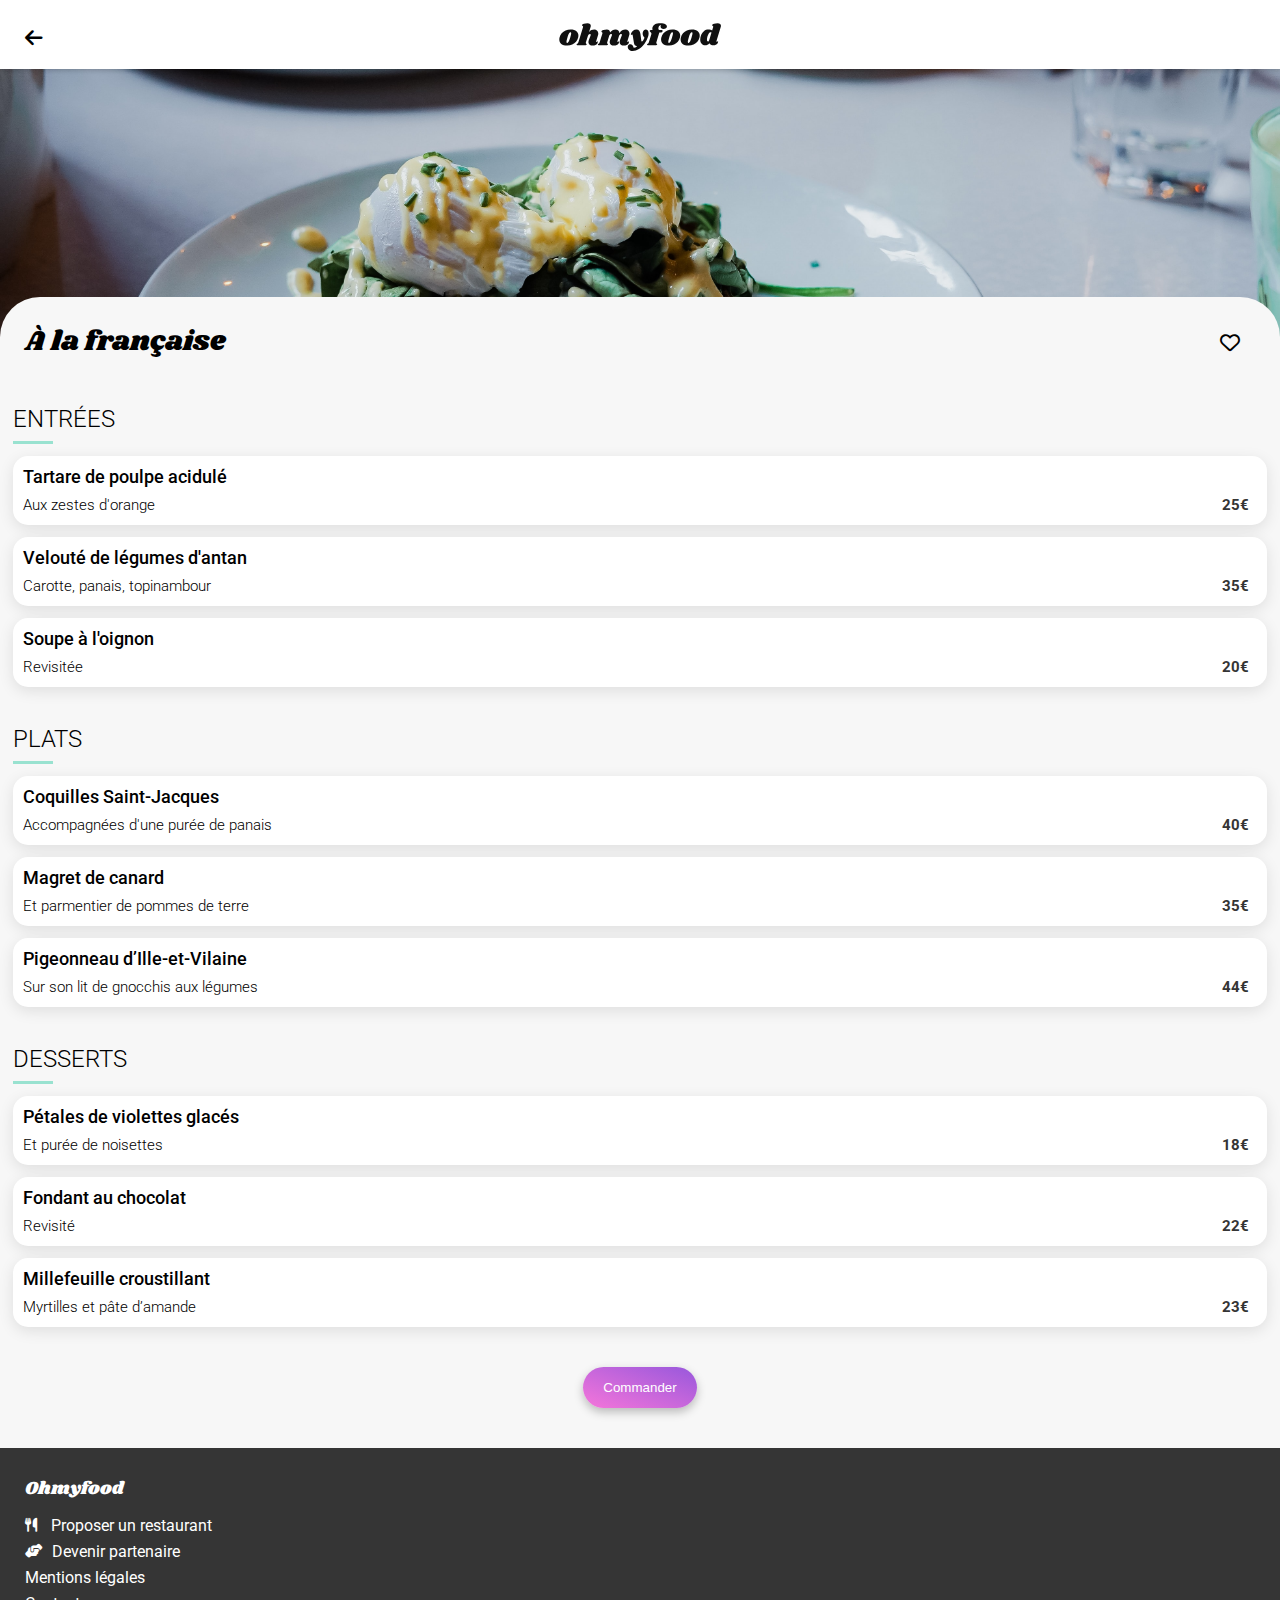
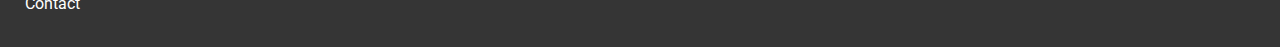
==== restaurants/menu_a_la_francaise.html @ 8a00efac "ajout pages restaurant" ====
<!DOCTYPE html>
<html lang="fr">
<head>
    <meta charset="UTF-8">
    <meta http-equiv="X-UA-Compatible" content="IE=edge">
    <meta name="viewport" content="width=device-width, initial-scale=1.0">
    <link rel="stylesheet" href="/restaurants/menu.css">
    <title>Menu | À la française</title>
    <link rel="icon" type="images/png" sizes="16x16" href="/assets/images/icons2-chef-hat-16.png">
    <link rel="preconnect" href="https://fonts.googleapis.com">
    <link rel="preconnect" href="https://fonts.gstatic.com" crossorigin>
    <link href="https://fonts.googleapis.com/css2?family=Roboto:wght@300;400;500;700&display=swap" rel="stylesheet">
    <link href="https://fonts.googleapis.com/css2?family=Shrikhand&display=swap" rel="stylesheet">
    <link rel="stylesheet" href="https://cdnjs.cloudflare.com/ajax/libs/font-awesome/6.3.0/css/all.min.css">
</head>
<body>
    <!--------- Header -------->
    <header class="header_logo">
        <a href="/index.html" class="arrow"><i class="fa-solid fa-arrow-left fa-lg"></i></a>
        <img src="/assets/images/logo/ohmyfood@2x.svg" alt="" class="logo">
    </header>
  
    <main>
        <div class="menu_img">
            <img src="/assets/images/restaurants/toa-heftiba-DQKerTsQwi0-unsplash.jpg" alt="">
        </div>
        <section class="menu">
            <div class="section_title_menu">
                <h1 class="title_menu">À la française</h1>
                <i class="fa-regular fa-heart fa-lg"></i>
            </div>
        </section>

         <!--------- CARTES ENTREES -------->

        <section class="restaurants_cards"> 
            <h2 class="title_section_restaurants">ENTRÉES</h2>

            <div class="card">
                <div class="container_restaurant">
                    <div class>
                        <h3>Tartare de poulpe acidulé</h3>
                        <p class="text_restaurant">Aux zestes d'orange</p>
                    </div>
                    <p class="price">25&euro;</p>       
                </div>
            </div>

            <div class="card">
                <div class="container_restaurant">
                    <div class>
                        <h3>Velouté de légumes d'antan</h3>
                        <p class="text_restaurant">Carotte, panais, topinambour</p>
                    </div>
                    <p class="price">35&euro;</p>       
                </div>
            </div>
            <div class="card">
                <div class="container_restaurant">
                    <div class>
                        <h3>Soupe à l'oignon</h3>
                        <p class="text_restaurant">Revisitée</p>
                    </div>
                    <p class="price">20&euro;</p>       
                </div>
            </div>
        </section>

        <!--------- CARTES PLATS -------->

        <section class="restaurants_cards"> 
            <h2 class="title_section_restaurants">PLATS</h2>

            <div class="card">
                <div class="container_restaurant">
                    <div class>
                        <h3>Coquilles Saint-Jacques</h3>
                        <p class="text_restaurant">Accompagnées d'une purée de panais</p>
                    </div>
                    <p class="price">40&euro;</p>       
                </div>
            </div>

            <div class="card">
                <div class="container_restaurant">
                    <div class>
                        <h3>Magret de canard</h3>
                        <p class="text_restaurant">Et parmentier de pommes de terre</p>
                    </div>
                    <p class="price">35&euro;</p>       
                </div>
            </div>
            <div class="card">
                <div class="container_restaurant">
                    <div class>
                        <h3>Pigeonneau d’Ille-et-Vilaine</h3>
                        <p class="text_restaurant">Sur son lit de gnocchis aux légumes</p>
                    </div>
                    <p class="price">44&euro;</p>       
                </div>
            </div>
        </section>

        <!--------- CARTES DESSERTS -------->

        <section class="restaurants_cards"> 
            <h2 class="title_section_restaurants">DESSERTS</h2>

            <div class="card">
                <div class="container_restaurant">
                    <div class>
                        <h3>Pétales de violettes glacés</h3>
                        <p class="text_restaurant">Et purée de noisettes</p>
                    </div>
                    <p class="price">18&euro;</p>       
                </div>
            </div>

            <div class="card">
                <div class="container_restaurant">
                    <div class>
                        <h3>Fondant au chocolat</h3>
                        <p class="text_restaurant">Revisité</p>
                    </div>
                    <p class="price">22&euro;</p>       
                </div>
            </div>
            <div class="card">
                <div class="container_restaurant">
                    <div class>
                        <h3>Millefeuille croustillant</h3>
                        <p class="text_restaurant">Myrtilles et pâte d’amande</p>
                    </div>
                    <p class="price">23&euro;</p>       
                </div>
            </div>
        </section>

        <button class="button_command">Commander</button>

    </main>

<!-------- footer -------->
    <footer class="footer">

    <div class="footer_column">
        <p class="title_footer">Ohmyfood</p>
    </div>

    <div class="footer_column">
        <i class="fa-solid fa-utensils fa-sm"></i>
        <a href="#" class="link_footer">Proposer un restaurant</a>
    </div>

    <div class="footer_column">
        <i class="fa-solid fa-handshake-angle fa-sm"></i>
        <a href="#" class="link_footer2">Devenir partenaire</a>
    </div>

    <div class="footer_column">
        <a href="#">Mentions légales</a>
    </div>

    <div class="footer_column">
        <a href="mailto:@ohmyfood@contact.com">Contact</a>
    </div>

    </footer>    
</body>
</html>
---- restaurants/menu.css ----
html, body, div, span, applet, object, iframe,
h1, h2, h3, h4, h5, h6, p, blockquote, pre,
a, abbr, acronym, address, big, cite, code,
del, dfn, em, img, ins, kbd, q, s, samp,
small, strike, strong, sub, sup, tt, var,
b, u, i, center,
dl, dt, dd, ol, ul, li,
fieldset, form, label, legend,
table, caption, tbody, tfoot, thead, tr, th, td,
article, aside, canvas, details, embed, 
figure, figcaption, footer, header, hgroup, 
menu, nav, output, ruby, section, summary,
time, mark, audio, video {
	margin: 0;
	padding: 0;
	border: 0;
	font-size: 100%;
	font: inherit;
	vertical-align: baseline;
    box-sizing: border-box;
}
/* HTML5 display-role reset for older browsers */
article, aside, details, figcaption, figure, 
footer, header, hgroup, menu, nav, section {
	display: block;
}
body {
	line-height: 1;
}
ol, ul {
	list-style: none;
}
blockquote, q {
	quotes: none;
}
blockquote:before, blockquote:after,
q:before, q:after {
	content: '';
	content: none;
}
table {
	border-collapse: collapse;
	border-spacing: 0;
}

html, body {
    font-family: 'Roboto', sans-serif;
    font-weight: 500;
    color: #000;
    font-size: 16px;
    background-color: #F7F7F7;
}

body a {
    text-decoration: none;
    color: #000;
}

h1, h2 {
    font-weight: 700;
    font-size: 24px;
}

h3 {
    font-weight: 700;
    font-size: 18px;
}

p {
    font-size: 16px;
}

/*header*/

header {
    position: relative;
}

.header_logo {
    display: flex;
    align-items: center;
    justify-content: center;
    background-color: #fff;
    box-shadow: 0px 2px 4px rgba(0, 0, 0, 0.15);
    padding: 15px 25px 10px;
}

.header_logo img {
    width: 162px;
    height: 44px;
}

.arrow {
    position: absolute;
    left: 25px;
    top:30px;
    right:0;
    bottom:0;
}

/*main*/

.menu_img img {
    width: 100%;
    height: 275px;
    object-fit: cover;
    z-index: 0;
}

.menu {
    border-top-right-radius: 40px;
    border-top-left-radius: 40px;
    margin-top: -50px;
    padding: 30px 13px 40px;
    background-color: #F7F7F7;  
    z-index: 1;
    position: relative;
}

.section_title_menu {
    margin-top: 20px;
    position: absolute;
    top:0;
    bottom: 0;
    left: 25px;
    right: 40px;
    display: flex;
    align-items: center;
    justify-content: space-between;
}

.title_menu {
    font-family: 'Shrikhand', cursive;
    font-size: 28px;
    font-weight: 400;
}

/*cards menu*/

.restaurants_cards {
    margin: 40px 13px;
}

.title_section_restaurants {
    font-weight: 300;
    margin-bottom: 12px;
}

.title_section_restaurants::after {
    content: '';
    display:block;
    width: 40px;
    height: 3px;
    background: #99E2D0;
    margin-top: 10px;
}

.card {
    width: 100%;
    background: #FFFFFF;
    box-shadow: 0px 4px 15px rgba(0, 0, 0, 0.1);
    border-radius: 15px;
    margin-bottom: 12px;
}

.card:hover {
    box-shadow: 0px 4px 15px rgba(0, 0, 0, 0.25);
}

.container_restaurant {
    display: flex;
    align-items: flex-end;
    justify-content: space-between;
    padding: 12px 18px 12px 10px;
}

.container_restaurant h3 {
    font-weight: 500;
}

.text_restaurant {
    margin-top: 12px;
    font-size: 15px;
    font-weight: 300;
}

.price {
    font-size: 15px;
    font-weight: 700;
    color: #353535;
}

.button_command {
    display: block;
    border-radius: 25px;
    box-shadow: 0px 4px 10px rgba(0, 0, 0, 0.25);
    background: linear-gradient(200.64deg, #9356DC -5.2%, #FF79DA 110.74%);
    padding: 13px 20px;
    border: none;
    font-weight: 500;
    color: #fff;
    margin: 0 auto;
    margin-bottom: 40px;
}

.button_command:hover {
    box-shadow: 0px 4px 10px rgba(0, 0, 0, 0.35);
    opacity: 0.7;
    cursor: pointer; 
}

/*footer*/

.footer {
    background: #353535;
    padding: 22px 25px 35px;
    color: #fff;
}

.title_footer {
    font-family: 'Shrikhand', cursive;
    font-size: 18px;
    color: #ffff;
    font-weight: 400;
    margin-bottom: 20px;
}

.footer a {
    color: #fff;
    font-size: 16px;
    font-weight: 400;
}

.footer a:hover {
    text-decoration: underline;
}

.footer_column {
    margin-top: 10px;
}

.link_footer {
    margin-left: 10px;
}

.link_footer2 {
    margin-left: 5px ;
}
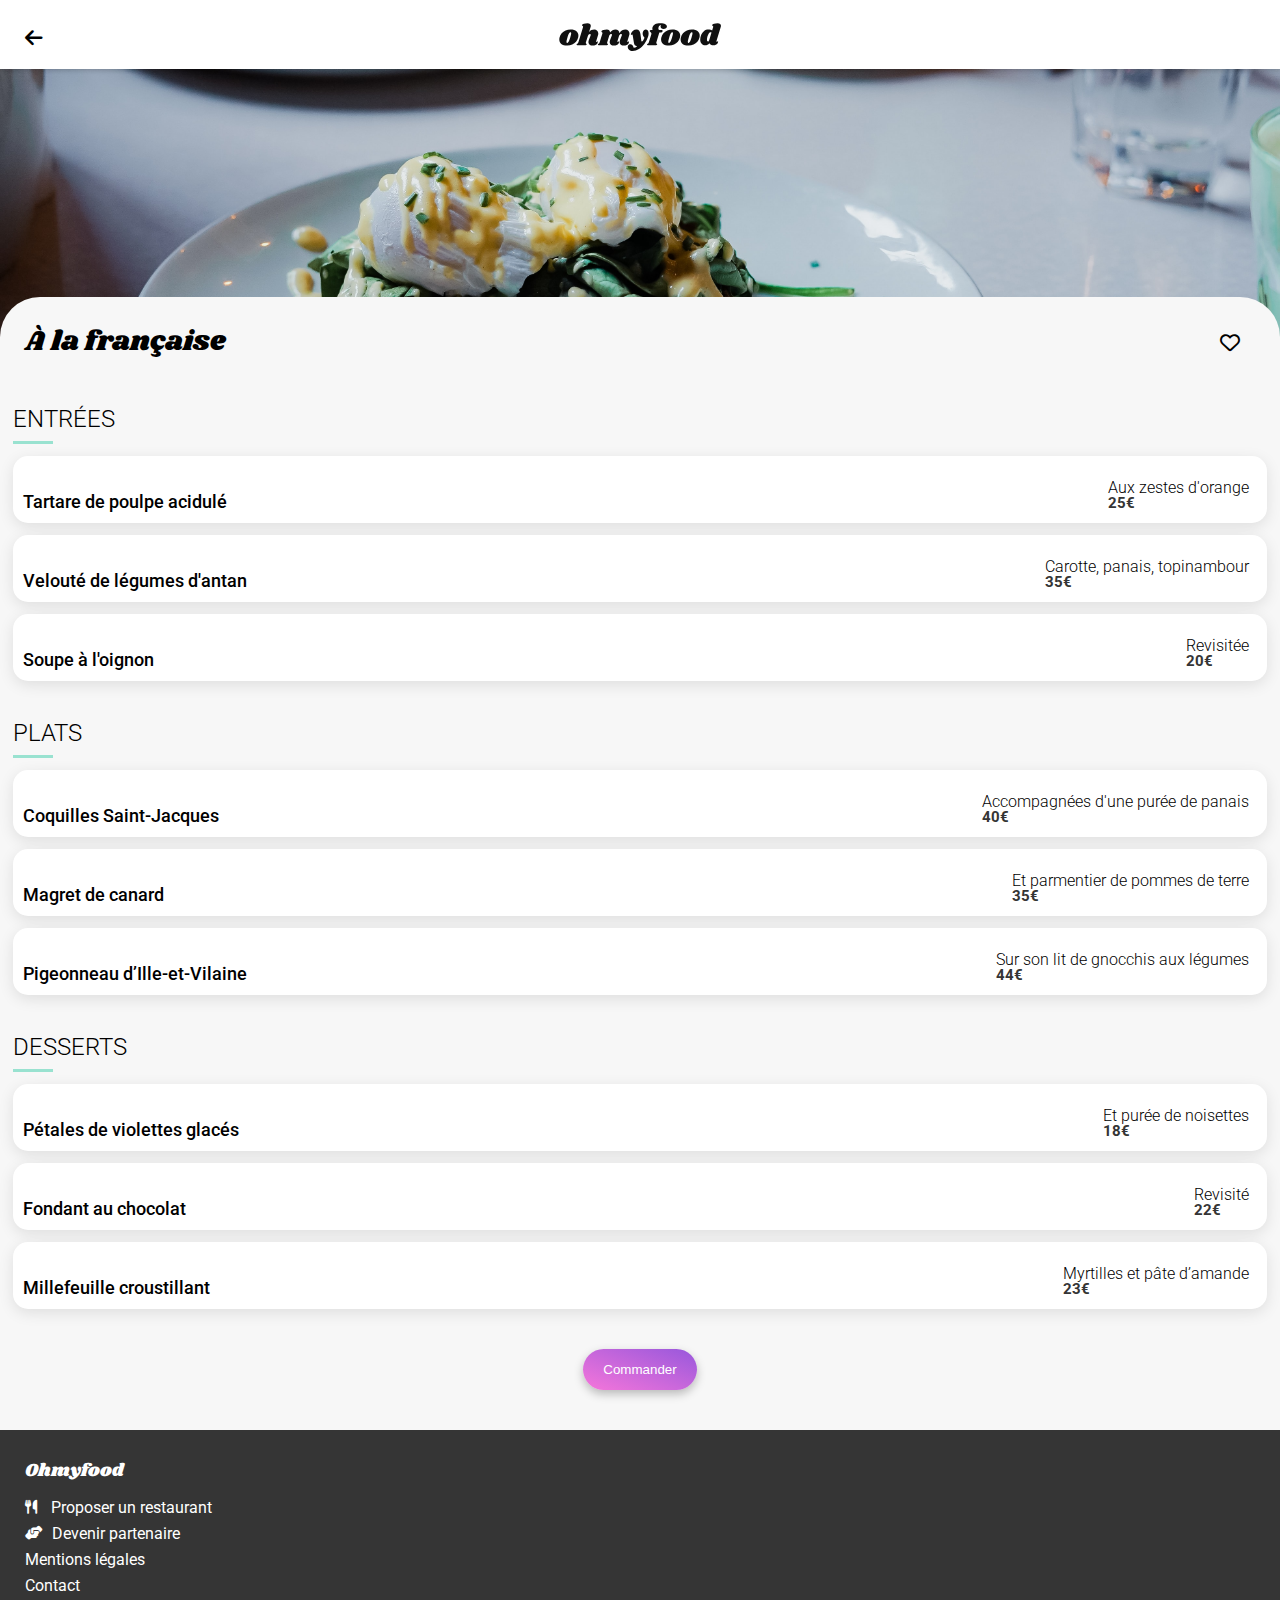
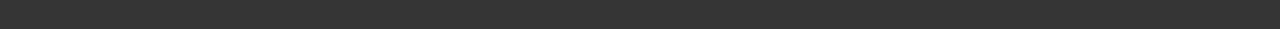
==== commit f22b4d16: "chemin fichier" ====
--- a/restaurants/menu_a_la_francaise.html
+++ b/restaurants/menu_a_la_francaise.html
@@ -4,7 +4,7 @@
     <meta charset="UTF-8">
     <meta http-equiv="X-UA-Compatible" content="IE=edge">
     <meta name="viewport" content="width=device-width, initial-scale=1.0">
-    <link rel="stylesheet" href="/restaurants/menu.css">
+    <link rel="stylesheet" href="../restaurants/menu.css">
     <title>Menu | À la française</title>
     <link rel="icon" type="images/png" sizes="16x16" href="/assets/images/icons2-chef-hat-16.png">
     <link rel="preconnect" href="https://fonts.googleapis.com">
@@ -14,15 +14,15 @@
     <link rel="stylesheet" href="https://cdnjs.cloudflare.com/ajax/libs/font-awesome/6.3.0/css/all.min.css">
 </head>
 <body>
-    <!--------- Header -------->
+    <!-- Header -->
     <header class="header_logo">
-        <a href="/index.html" class="arrow"><i class="fa-solid fa-arrow-left fa-lg"></i></a>
-        <img src="/assets/images/logo/ohmyfood@2x.svg" alt="" class="logo">
+        <a href="../index.html" class="arrow"><i class="fa-solid fa-arrow-left fa-lg"></i></a>
+        <img src="../assets/images/logo/ohmyfood@2x.svg" alt="" class="logo">
     </header>
   
     <main>
         <div class="menu_img">
-            <img src="/assets/images/restaurants/toa-heftiba-DQKerTsQwi0-unsplash.jpg" alt="">
+            <img src="../assets/images/restaurants/toa-heftiba-DQKerTsQwi0-unsplash.jpg" alt="">
         </div>
         <section class="menu">
             <div class="section_title_menu">
@@ -31,107 +31,110 @@
             </div>
         </section>
 
-         <!--------- CARTES ENTREES -------->
+         <!-- CARTES ENTREES -->
 
         <section class="restaurants_cards"> 
             <h2 class="title_section_restaurants">ENTRÉES</h2>
 
             <div class="card">
                 <div class="container_restaurant">
-                    <div class>
-                        <h3>Tartare de poulpe acidulé</h3>
-                        <p class="text_restaurant">Aux zestes d'orange</p>
-                    </div>
-                    <p class="price">25&euro;</p>       
-                </div>
+                    <h3 class="ellipsis">Tartare de poulpe acidulé</h3>
+                        <div class="text_restaurant">
+                            <p class="text ellipsis">Aux zestes d'orange</p>
+                            <p class="price">25&euro;</p>  
+                        </div>
+                </div>   
             </div>
 
             <div class="card">
                 <div class="container_restaurant">
-                    <div class>
-                        <h3>Velouté de légumes d'antan</h3>
-                        <p class="text_restaurant">Carotte, panais, topinambour</p>
-                    </div>
-                    <p class="price">35&euro;</p>       
-                </div>
+                    <h3 class="ellipsis">Velouté de légumes d'antan</h3>
+                        <div class="text_restaurant">
+                            <p class="text ellipsis">Carotte, panais, topinambour</p>
+                            <p class="price">35&euro;</p>  
+                        </div>
+                </div>   
             </div>
+
             <div class="card">
                 <div class="container_restaurant">
-                    <div class>
-                        <h3>Soupe à l'oignon</h3>
-                        <p class="text_restaurant">Revisitée</p>
-                    </div>
-                    <p class="price">20&euro;</p>       
-                </div>
+                    <h3 class="ellipsis">Soupe à l'oignon</h3>
+                        <div class="text_restaurant">
+                            <p class="text ellipsis">Revisitée</p>
+                            <p class="price">20&euro;</p>  
+                        </div>
+                </div>   
             </div>
         </section>
 
-        <!--------- CARTES PLATS -------->
+        <!-- CARTES PLATS -->
 
         <section class="restaurants_cards"> 
             <h2 class="title_section_restaurants">PLATS</h2>
 
             <div class="card">
                 <div class="container_restaurant">
-                    <div class>
-                        <h3>Coquilles Saint-Jacques</h3>
-                        <p class="text_restaurant">Accompagnées d'une purée de panais</p>
-                    </div>
-                    <p class="price">40&euro;</p>       
-                </div>
+                    <h3 class="ellipsis">Coquilles Saint-Jacques</h3>
+                        <div class="text_restaurant">
+                            <p class="text ellipsis">Accompagnées d'une purée de panais</p>
+                            <p class="price">40&euro;</p>  
+                        </div>
+                </div> 
             </div>
 
             <div class="card">
                 <div class="container_restaurant">
-                    <div class>
-                        <h3>Magret de canard</h3>
-                        <p class="text_restaurant">Et parmentier de pommes de terre</p>
-                    </div>
-                    <p class="price">35&euro;</p>       
-                </div>
+                    <h3 class="ellipsis">Magret de canard</h3>
+                        <div class="text_restaurant">
+                            <p class="text ellipsis">Et parmentier de pommes de terre</p>
+                            <p class="price">35&euro;</p>  
+                        </div>
+                </div> 
             </div>
+
             <div class="card">
                 <div class="container_restaurant">
-                    <div class>
-                        <h3>Pigeonneau d’Ille-et-Vilaine</h3>
-                        <p class="text_restaurant">Sur son lit de gnocchis aux légumes</p>
-                    </div>
-                    <p class="price">44&euro;</p>       
-                </div>
+                    <h3 class="ellipsis">Pigeonneau d’Ille-et-Vilaine</h3>
+                        <div class="text_restaurant">
+                            <p class="text ellipsis">Sur son lit de gnocchis aux légumes</p>
+                            <p class="price">44&euro;</p>  
+                        </div>
+                </div> 
             </div>
         </section>
 
-        <!--------- CARTES DESSERTS -------->
+        <!-- CARTES DESSERTS -->
 
         <section class="restaurants_cards"> 
             <h2 class="title_section_restaurants">DESSERTS</h2>
 
             <div class="card">
                 <div class="container_restaurant">
-                    <div class>
-                        <h3>Pétales de violettes glacés</h3>
-                        <p class="text_restaurant">Et purée de noisettes</p>
-                    </div>
-                    <p class="price">18&euro;</p>       
-                </div>
+                    <h3 class="ellipsis">Pétales de violettes glacés</h3>
+                        <div class="text_restaurant">
+                            <p class="text ellipsis">Et purée de noisettes</p>
+                            <p class="price">18&euro;</p>  
+                        </div>
+                </div> 
             </div>
 
             <div class="card">
                 <div class="container_restaurant">
-                    <div class>
-                        <h3>Fondant au chocolat</h3>
-                        <p class="text_restaurant">Revisité</p>
-                    </div>
-                    <p class="price">22&euro;</p>       
-                </div>
+                    <h3 class="ellipsis">Fondant au chocolat</h3>
+                        <div class="text_restaurant">
+                            <p class="text ellipsis">Revisité</p>
+                            <p class="price">22&euro;</p>  
+                        </div>
+                </div> 
             </div>
+
             <div class="card">
                 <div class="container_restaurant">
-                    <div class>
-                        <h3>Millefeuille croustillant</h3>
-                        <p class="text_restaurant">Myrtilles et pâte d’amande</p>
-                    </div>
-                    <p class="price">23&euro;</p>       
+                    <h3 class="ellipsis">Millefeuille croustillant</h3>
+                        <div class="text_restaurant">
+                            <p class="text ellipsis">Myrtilles et pâte d’amande</p>
+                            <p class="price">23&euro;</p>  
+                        </div>
                 </div>
             </div>
         </section>
@@ -140,7 +143,7 @@
 
     </main>
 
-<!-------- footer -------->
+<!-- footer -->
     <footer class="footer">
 
     <div class="footer_column">
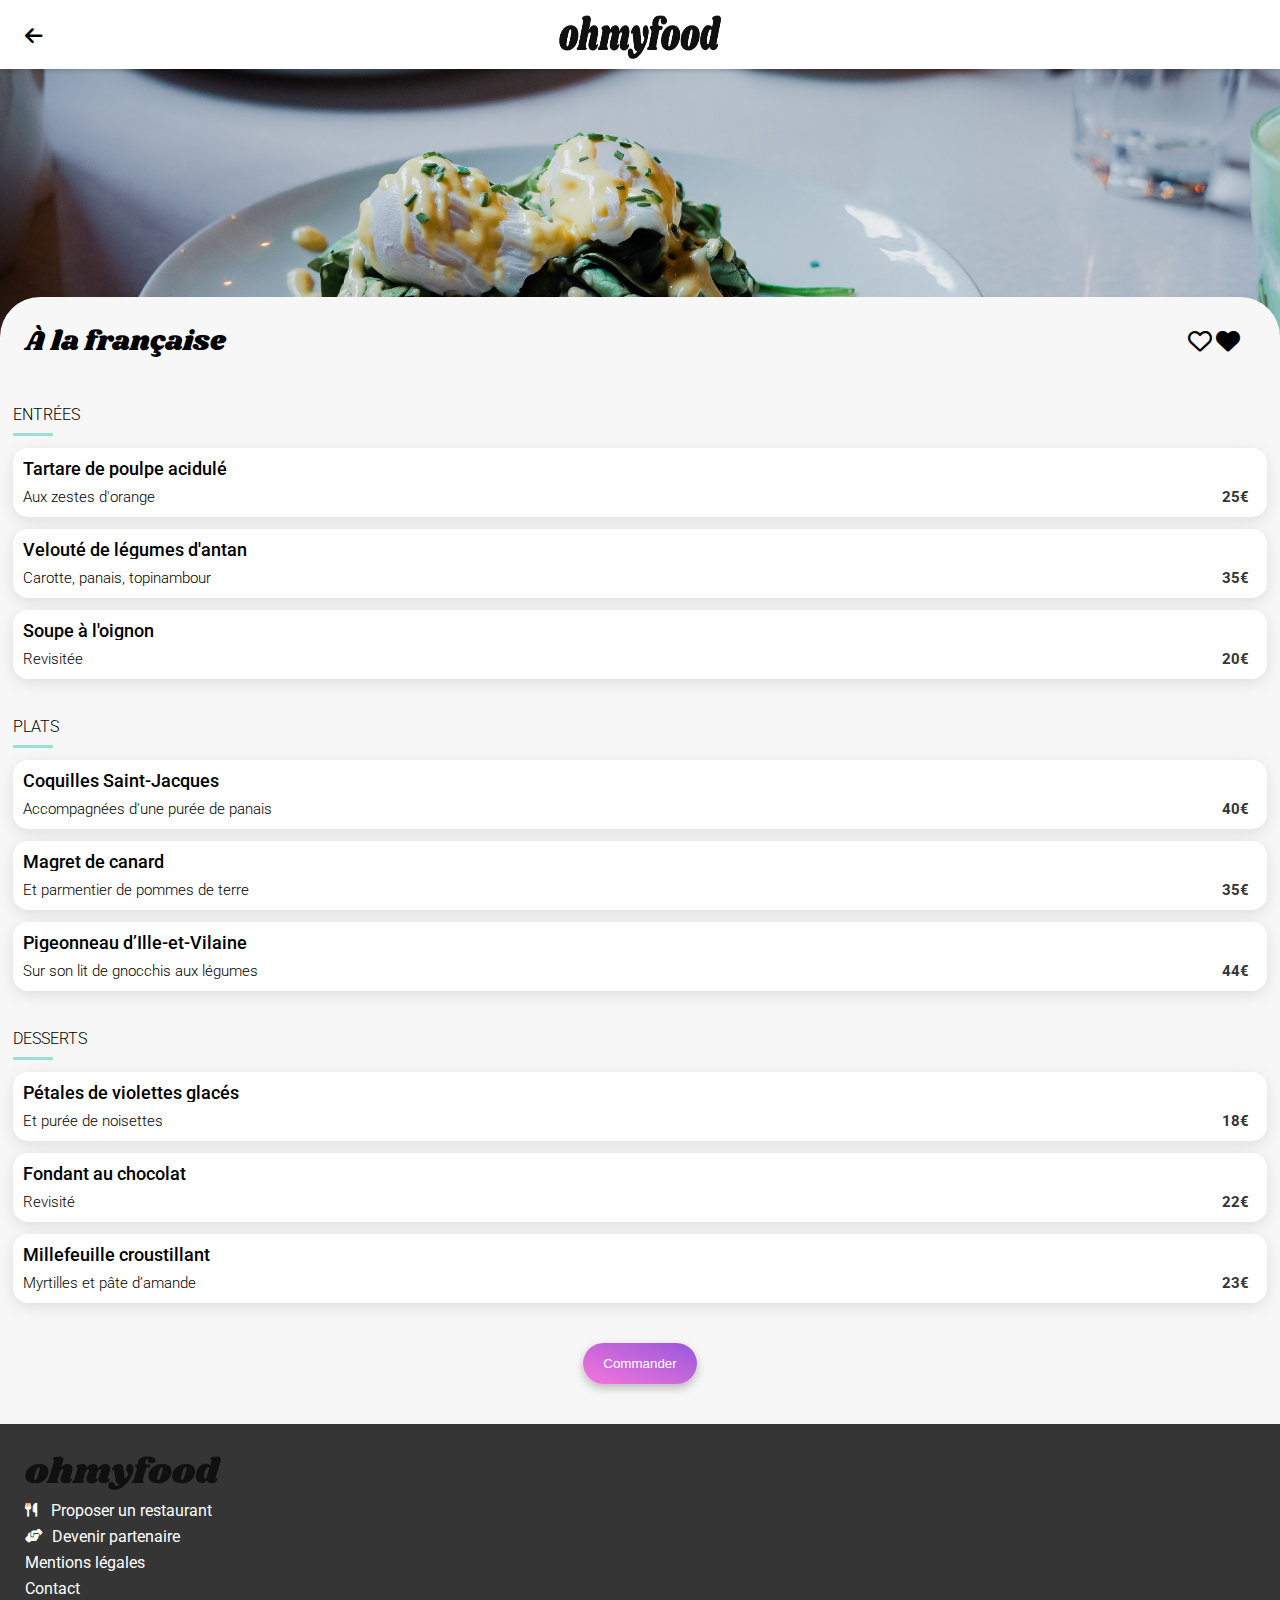
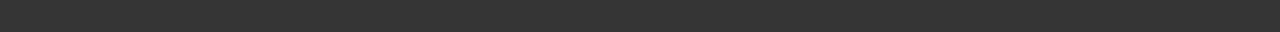
==== commit a264354b: "transition keyframes" ====
--- a/restaurants/menu_a_la_francaise.html
+++ b/restaurants/menu_a_la_francaise.html
@@ -6,7 +6,7 @@
     <meta name="viewport" content="width=device-width, initial-scale=1.0">
     <link rel="stylesheet" href="../restaurants/menu.css">
     <title>Menu | À la française</title>
-    <link rel="icon" type="images/png" sizes="16x16" href="/assets/images/icons2-chef-hat-16.png">
+    <link rel="icon" type="images/png" sizes="16x16" href="../assets/images/icons2-chef-hat-16.png">
     <link rel="preconnect" href="https://fonts.googleapis.com">
     <link rel="preconnect" href="https://fonts.gstatic.com" crossorigin>
     <link href="https://fonts.googleapis.com/css2?family=Roboto:wght@300;400;500;700&display=swap" rel="stylesheet">
@@ -17,7 +17,7 @@
     <!-- Header -->
     <header class="header_logo">
         <a href="../index.html" class="arrow"><i class="fa-solid fa-arrow-left fa-lg"></i></a>
-        <img src="../assets/images/logo/ohmyfood@2x.svg" alt="" class="logo">
+        <img src="../assets/images/logo/ohmyfood.png" alt="" class="logo">
     </header>
   
     <main>
@@ -27,7 +27,10 @@
         <section class="menu">
             <div class="section_title_menu">
                 <h1 class="title_menu">À la française</h1>
-                <i class="fa-regular fa-heart fa-lg"></i>
+                <div class="icons">
+                    <i class="fa-sharp fa-regular fa-heart fa-xl"></i>
+                    <i class="fa-sharp fa-solid fa-heart fa-xl"></i>  
+                </div>
             </div>
         </section>
 
@@ -69,7 +72,7 @@
 
         <!-- CARTES PLATS -->
 
-        <section class="restaurants_cards"> 
+        <section class="restaurants_cards transition2"> 
             <h2 class="title_section_restaurants">PLATS</h2>
 
             <div class="card">
@@ -105,7 +108,7 @@
 
         <!-- CARTES DESSERTS -->
 
-        <section class="restaurants_cards"> 
+        <section class="restaurants_cards transition3"> 
             <h2 class="title_section_restaurants">DESSERTS</h2>
 
             <div class="card">
@@ -147,7 +150,7 @@
     <footer class="footer">
 
     <div class="footer_column">
-        <p class="title_footer">Ohmyfood</p>
+        <img src="../assets/images/logo/ohmyfood@2x.svg" alt="logo_oh_my_food" class="icon_footer">
     </div>
 
     <div class="footer_column">
@@ -165,7 +168,7 @@
     </div>
 
     <div class="footer_column">
-        <a href="mailto:@ohmyfood@contact.com">Contact</a>
+        <a href="mailto:ohmyfood@contact.com" target="_blank">Contact</a>
     </div>
 
     </footer>    
--- a/restaurants/menu.css
+++ b/restaurants/menu.css
@@ -92,8 +92,9 @@
 
 .arrow {
     position: absolute;
+    width: 20px;
     left: 25px;
-    top:30px;
+    top:28px;
     right:0;
     bottom:0;
 }
@@ -144,6 +145,7 @@
 .title_section_restaurants {
     font-weight: 300;
     margin-bottom: 12px;
+    font-size: 16px;
 }
 
 .title_section_restaurants::after {
@@ -169,8 +171,7 @@
 
 .container_restaurant {
     display: flex;
-    align-items: flex-end;
-    justify-content: space-between;
+    flex-direction: column;
     padding: 12px 18px 12px 10px;
 }
 
@@ -179,15 +180,28 @@
 }
 
 .text_restaurant {
+    display: flex;
+    justify-content: space-between;
+    align-items: center;
+}
+
+.text{
     margin-top: 12px;
     font-size: 15px;
     font-weight: 300;
 }
 
 .price {
+    margin-top: 12px;
     font-size: 15px;
     font-weight: 700;
     color: #353535;
+}
+
+.ellipsis {
+    text-overflow: ellipsis;
+    white-space: nowrap;
+    overflow: hidden;
 }
 
 .button_command {
@@ -201,12 +215,13 @@
     color: #fff;
     margin: 0 auto;
     margin-bottom: 40px;
+    transition: all 0.3s ease-out 0.2s;
 }
 
 .button_command:hover {
     box-shadow: 0px 4px 10px rgba(0, 0, 0, 0.35);
-    opacity: 0.7;
-    cursor: pointer; 
+    cursor: pointer;
+    filter: brightness(1.2);
 }
 
 /*footer*/
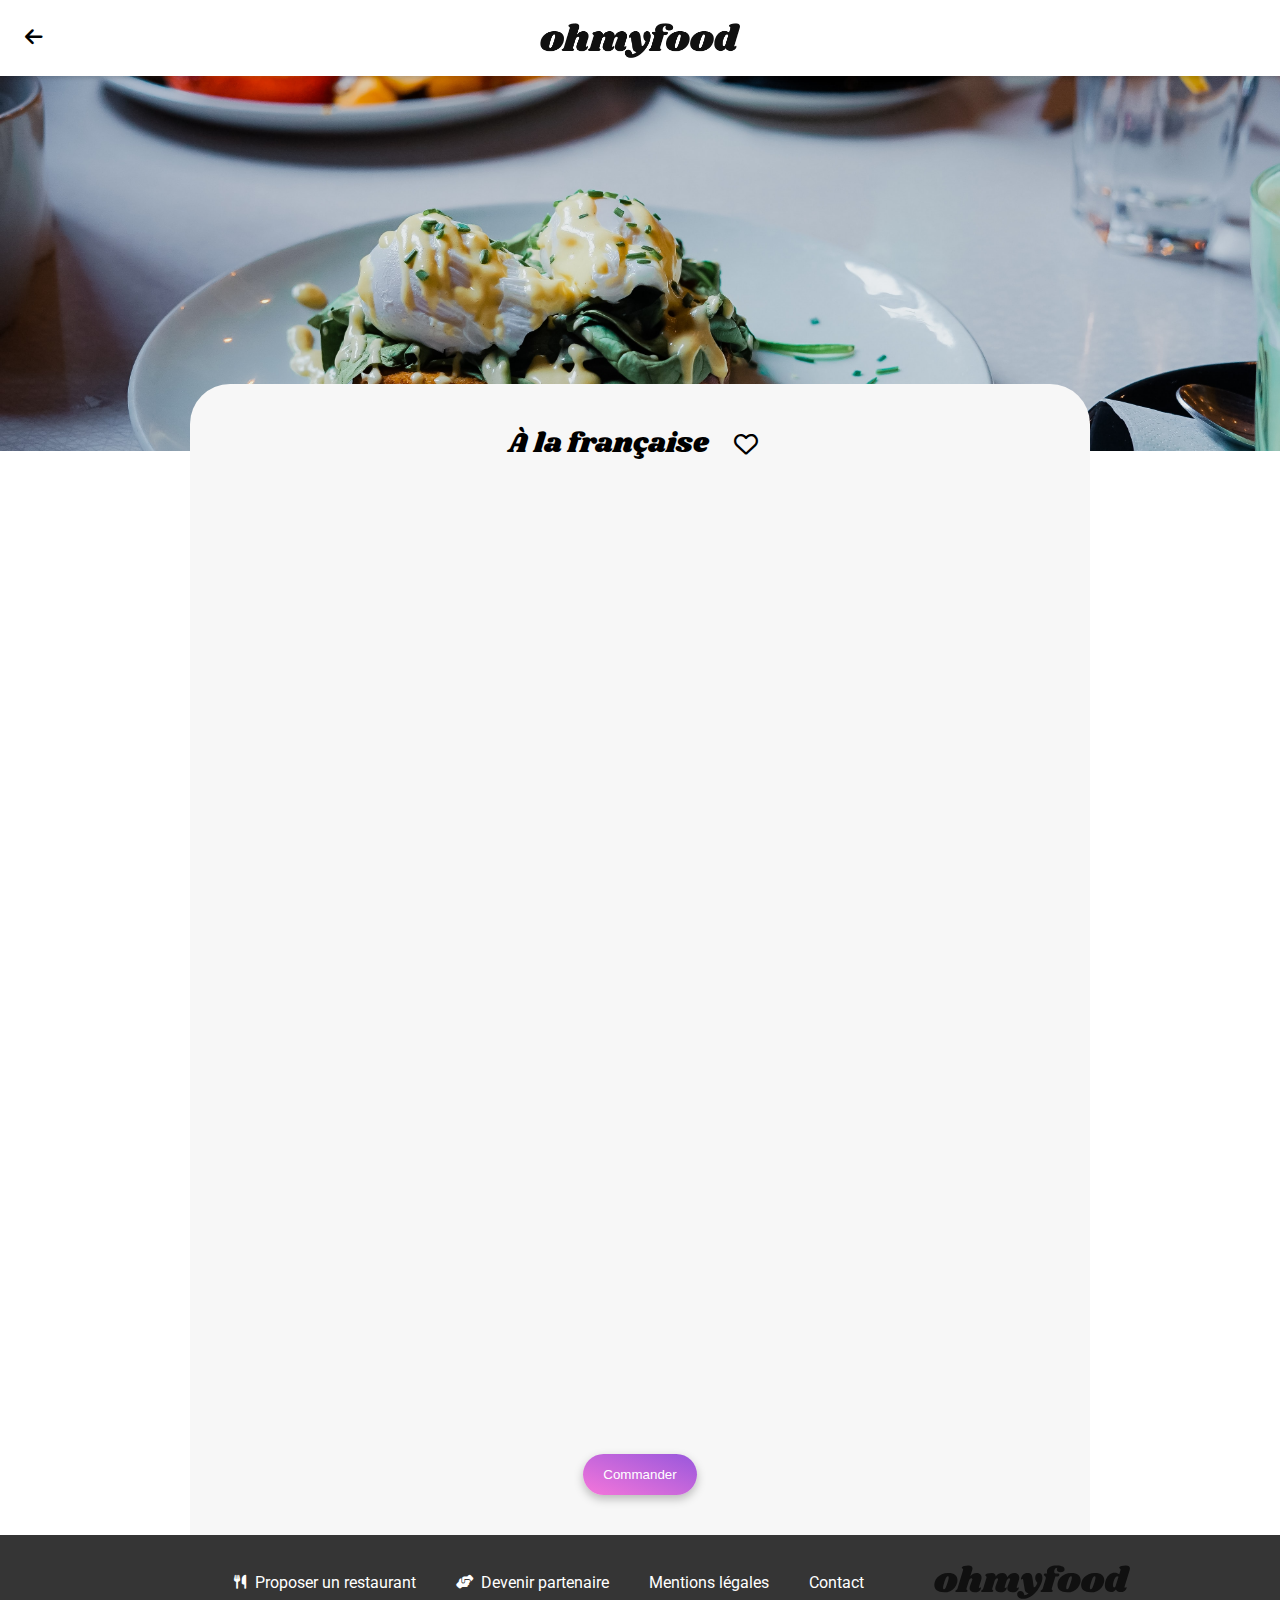
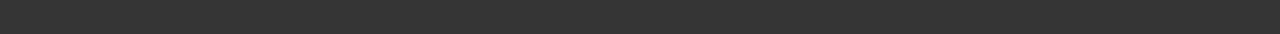
==== commit 63a220dc: "menu desktop" ====
--- a/restaurants/menu_a_la_francaise.html
+++ b/restaurants/menu_a_la_francaise.html
@@ -24,153 +24,153 @@
         <div class="menu_img">
             <img src="../assets/images/restaurants/toa-heftiba-DQKerTsQwi0-unsplash.jpg" alt="">
         </div>
-        <section class="menu">
-            <div class="section_title_menu">
-                <h1 class="title_menu">À la française</h1>
-                <div class="icons">
-                    <i class="fa-sharp fa-regular fa-heart fa-xl"></i>
-                    <i class="fa-sharp fa-solid fa-heart fa-xl"></i>  
+        <div class="main">
+            <section class="menu">
+                <div class="section_title_menu">
+                    <h1 class="title_menu">À la française</h1>
+                    <div class="icons">
+                        <i class="fa-sharp fa-regular fa-heart fa-xl"></i>
+                        <i class="fa-sharp fa-solid fa-heart fa-xl"></i>  
+                    </div>
                 </div>
-            </div>
-        </section>
-
-         <!-- CARTES ENTREES -->
-
-        <section class="restaurants_cards"> 
-            <h2 class="title_section_restaurants">ENTRÉES</h2>
-
-            <div class="card">
-                <div class="container_restaurant">
-                    <h3 class="ellipsis">Tartare de poulpe acidulé</h3>
-                        <div class="text_restaurant">
-                            <p class="text ellipsis">Aux zestes d'orange</p>
-                            <p class="price">25&euro;</p>  
-                        </div>
-                </div>   
-            </div>
-
-            <div class="card">
-                <div class="container_restaurant">
-                    <h3 class="ellipsis">Velouté de légumes d'antan</h3>
-                        <div class="text_restaurant">
-                            <p class="text ellipsis">Carotte, panais, topinambour</p>
-                            <p class="price">35&euro;</p>  
-                        </div>
-                </div>   
-            </div>
-
-            <div class="card">
-                <div class="container_restaurant">
-                    <h3 class="ellipsis">Soupe à l'oignon</h3>
-                        <div class="text_restaurant">
-                            <p class="text ellipsis">Revisitée</p>
-                            <p class="price">20&euro;</p>  
-                        </div>
-                </div>   
-            </div>
-        </section>
-
-        <!-- CARTES PLATS -->
-
-        <section class="restaurants_cards transition2"> 
-            <h2 class="title_section_restaurants">PLATS</h2>
-
-            <div class="card">
-                <div class="container_restaurant">
-                    <h3 class="ellipsis">Coquilles Saint-Jacques</h3>
-                        <div class="text_restaurant">
-                            <p class="text ellipsis">Accompagnées d'une purée de panais</p>
-                            <p class="price">40&euro;</p>  
-                        </div>
-                </div> 
-            </div>
-
-            <div class="card">
-                <div class="container_restaurant">
-                    <h3 class="ellipsis">Magret de canard</h3>
-                        <div class="text_restaurant">
-                            <p class="text ellipsis">Et parmentier de pommes de terre</p>
-                            <p class="price">35&euro;</p>  
-                        </div>
-                </div> 
-            </div>
-
-            <div class="card">
-                <div class="container_restaurant">
-                    <h3 class="ellipsis">Pigeonneau d’Ille-et-Vilaine</h3>
-                        <div class="text_restaurant">
-                            <p class="text ellipsis">Sur son lit de gnocchis aux légumes</p>
-                            <p class="price">44&euro;</p>  
-                        </div>
-                </div> 
-            </div>
-        </section>
-
-        <!-- CARTES DESSERTS -->
-
-        <section class="restaurants_cards transition3"> 
-            <h2 class="title_section_restaurants">DESSERTS</h2>
-
-            <div class="card">
-                <div class="container_restaurant">
-                    <h3 class="ellipsis">Pétales de violettes glacés</h3>
-                        <div class="text_restaurant">
-                            <p class="text ellipsis">Et purée de noisettes</p>
-                            <p class="price">18&euro;</p>  
-                        </div>
-                </div> 
-            </div>
-
-            <div class="card">
-                <div class="container_restaurant">
-                    <h3 class="ellipsis">Fondant au chocolat</h3>
-                        <div class="text_restaurant">
-                            <p class="text ellipsis">Revisité</p>
-                            <p class="price">22&euro;</p>  
-                        </div>
-                </div> 
-            </div>
-
-            <div class="card">
-                <div class="container_restaurant">
-                    <h3 class="ellipsis">Millefeuille croustillant</h3>
-                        <div class="text_restaurant">
-                            <p class="text ellipsis">Myrtilles et pâte d’amande</p>
-                            <p class="price">23&euro;</p>  
-                        </div>
+            </section>
+    
+             <!-- CARTES ENTREES -->
+    
+            <section class="restaurants_cards"> 
+                <h2 class="title_section_restaurants">ENTRÉES</h2>
+    
+                <div class="card">
+                    <div class="container_restaurant">
+                        <h3 class="ellipsis">Tartare de poulpe acidulé</h3>
+                            <div class="text_restaurant">
+                                <p class="text ellipsis">Aux zestes d'orange</p>
+                                <p class="price">25&euro;</p>  
+                            </div>
+                    </div>   
                 </div>
-            </div>
-        </section>
-
-        <button class="button_command">Commander</button>
-
+    
+                <div class="card">
+                    <div class="container_restaurant">
+                        <h3 class="ellipsis">Velouté de légumes d'antan</h3>
+                            <div class="text_restaurant">
+                                <p class="text ellipsis">Carotte, panais, topinambour</p>
+                                <p class="price">35&euro;</p>  
+                            </div>
+                    </div>   
+                </div>
+    
+                <div class="card">
+                    <div class="container_restaurant">
+                        <h3 class="ellipsis">Soupe à l'oignon</h3>
+                            <div class="text_restaurant">
+                                <p class="text ellipsis">Revisitée</p>
+                                <p class="price">20&euro;</p>  
+                            </div>
+                    </div>   
+                </div>
+            </section>
+    
+            <!-- CARTES PLATS -->
+    
+            <section class="restaurants_cards transition2"> 
+                <h2 class="title_section_restaurants">PLATS</h2>
+    
+                <div class="card">
+                    <div class="container_restaurant">
+                        <h3 class="ellipsis">Coquilles Saint-Jacques</h3>
+                            <div class="text_restaurant">
+                                <p class="text ellipsis">Accompagnées d'une purée de panais</p>
+                                <p class="price">40&euro;</p>  
+                            </div>
+                    </div> 
+                </div>
+    
+                <div class="card">
+                    <div class="container_restaurant">
+                        <h3 class="ellipsis">Magret de canard</h3>
+                            <div class="text_restaurant">
+                                <p class="text ellipsis">Et parmentier de pommes de terre</p>
+                                <p class="price">35&euro;</p>  
+                            </div>
+                    </div> 
+                </div>
+    
+                <div class="card">
+                    <div class="container_restaurant">
+                        <h3 class="ellipsis">Pigeonneau d’Ille-et-Vilaine</h3>
+                            <div class="text_restaurant">
+                                <p class="text ellipsis">Sur son lit de gnocchis aux légumes</p>
+                                <p class="price">44&euro;</p>  
+                            </div>
+                    </div> 
+                </div>
+            </section>
+    
+            <!-- CARTES DESSERTS -->
+    
+            <section class="restaurants_cards transition3"> 
+                <h2 class="title_section_restaurants">DESSERTS</h2>
+    
+                <div class="card">
+                    <div class="container_restaurant">
+                        <h3 class="ellipsis">Pétales de violettes glacés</h3>
+                            <div class="text_restaurant">
+                                <p class="text ellipsis">Et purée de noisettes</p>
+                                <p class="price">18&euro;</p>  
+                            </div>
+                    </div> 
+                </div>
+    
+                <div class="card">
+                    <div class="container_restaurant">
+                        <h3 class="ellipsis">Fondant au chocolat</h3>
+                            <div class="text_restaurant">
+                                <p class="text ellipsis">Revisité</p>
+                                <p class="price">22&euro;</p>  
+                            </div>
+                    </div> 
+                </div>
+    
+                <div class="card">
+                    <div class="container_restaurant">
+                        <h3 class="ellipsis">Millefeuille croustillant</h3>
+                            <div class="text_restaurant">
+                                <p class="text ellipsis">Myrtilles et pâte d’amande</p>
+                                <p class="price">23&euro;</p>  
+                            </div>
+                    </div>
+                </div>
+            </section>
+            <button class="button_command">Commander</button>
+        </div>
     </main>
 
 <!-- footer -->
     <footer class="footer">
+        <div class="icon_footer">
+            <img src="../assets/images/logo/ohmyfood@2x.svg" alt="logo_oh_my_food">
+        </div>
 
-    <div class="footer_column">
-        <img src="../assets/images/logo/ohmyfood@2x.svg" alt="logo_oh_my_food" class="icon_footer">
+        <div class="group_footer">
+            <div class="footer_column">
+                <i class="fa-solid fa-utensils fa-sm"></i>
+                <a href="#" class="link_footer">Proposer un restaurant</a>
+            </div>
+
+            <div class="footer_column">
+                <i class="fa-solid fa-handshake-angle fa-sm"></i>
+                <a href="#" class="link_footer2">Devenir partenaire</a>
+            </div>
+
+            <div class="footer_column">
+                <a href="#">Mentions légales</a>
+            </div>
+
+            <div class="footer_column">
+                <a href="mailto:ohmyfood@contact.com" target="_blank">Contact</a>
+            </div>
     </div>
-
-    <div class="footer_column">
-        <i class="fa-solid fa-utensils fa-sm"></i>
-        <a href="#" class="link_footer">Proposer un restaurant</a>
-    </div>
-
-    <div class="footer_column">
-        <i class="fa-solid fa-handshake-angle fa-sm"></i>
-        <a href="#" class="link_footer2">Devenir partenaire</a>
-    </div>
-
-    <div class="footer_column">
-        <a href="#">Mentions légales</a>
-    </div>
-
-    <div class="footer_column">
-        <a href="mailto:ohmyfood@contact.com" target="_blank">Contact</a>
-    </div>
-
     </footer>    
 </body>
 </html>--- a/restaurants/menu.css
+++ b/restaurants/menu.css
@@ -73,7 +73,7 @@
 /*header*/
 
 header {
-    position: relative;
+    position: relative;  
 }
 
 .header_logo {
@@ -82,21 +82,27 @@
     justify-content: center;
     background-color: #fff;
     box-shadow: 0px 2px 4px rgba(0, 0, 0, 0.15);
-    padding: 15px 25px 10px;
+    padding: 23px 25px 18px;
 }
 
 .header_logo img {
     width: 162px;
-    height: 44px;
+    height: auto;
 }
 
 .arrow {
     position: absolute;
     width: 20px;
     left: 25px;
-    top:28px;
+    top:27px;
     right:0;
     bottom:0;
+}
+
+.header_logo .fa-arrow-left {
+    color: #000;
+    transition: none;
+    opacity: 1;
 }
 
 /*main*/
@@ -135,11 +141,63 @@
     font-size: 28px;
     font-weight: 400;
 }
+i.fa-regular {
+    line-height: 1;
+    margin-right: -28px;
+}
+
+i.fa-solid {
+    color: transparent;
+    line-height: 1;
+    transition: all 1s ease-in;
+    opacity: 0;
+}
+
+i.fa-solid:hover {
+    background-image:linear-gradient(200.64deg, #9356DC -5.2%, #FF79DA 110.74%);
+    background-clip: text;
+    -webkit-background-clip: text;
+    z-index: 1;
+    opacity: 1;
+    cursor: pointer;
+    filter: brightness(1.1);
+}
 
 /*cards menu*/
 
 .restaurants_cards {
     margin: 40px 13px;
+    animation: transition 1.5s ease-out 0.5s forwards;
+    opacity: 0;
+    position: relative; 
+}
+
+.transition2 {
+    animation: transition 1.5s ease-out 1.5s forwards;
+    opacity: 0;
+}
+
+.transition3 {
+    animation: transition 1.5s ease-out 2.5s forwards;
+    opacity: 0;
+}
+
+/* keyframes*/
+
+@keyframes transition {
+    0% { 
+    opacity: 0;
+    margin-left: -20px;
+    }
+
+    50% {
+        opacity: 0.5;
+    }
+
+    100% { 
+     opacity: 1;
+     margin-left: 13px;
+    }
 }
 
 .title_section_restaurants {
@@ -163,16 +221,27 @@
     box-shadow: 0px 4px 15px rgba(0, 0, 0, 0.1);
     border-radius: 15px;
     margin-bottom: 12px;
+    display: flex;
+    justify-content: space-between;
+    position: relative;   
 }
 
 .card:hover {
     box-shadow: 0px 4px 15px rgba(0, 0, 0, 0.25);
-}
+    cursor: pointer;
+    filter: brightness(1.1);
+    width: calc(100% - 60px);
+    transition: width 1s ease-in;
+    border-top-right-radius: 0px;
+    border-bottom-right-radius: 0px;
+}
+
 
 .container_restaurant {
     display: flex;
     flex-direction: column;
     padding: 12px 18px 12px 10px;
+    width: 100%;
 }
 
 .container_restaurant h3 {
@@ -182,7 +251,7 @@
 .text_restaurant {
     display: flex;
     justify-content: space-between;
-    align-items: center;
+    
 }
 
 .text{
@@ -196,6 +265,42 @@
     font-size: 15px;
     font-weight: 700;
     color: #353535;
+
+}
+
+.check {
+    width: 60px;
+    background-color: #99E2D0;
+    height: 69px;
+    border-radius: 0px 15px 15px 0px;
+    display:flex;
+    align-items: center; 
+    font-size: 31px;
+    padding-left: 15px;
+    position: absolute;
+    z-index: -1;
+   left: 100%;
+    margin-left: -60px;
+
+}
+
+.check:hover {
+    z-index: 1;
+    cursor: pointer;
+
+}
+
+i.fa-circle-check {
+    background-color: #fff;
+    width: 30px;
+    height: 30px;
+    border-radius: 20px;
+    color: #99E2D0;
+}
+
+i.fa-circle-check:hover{
+    transform: rotate(360deg);
+    transition: 0.3s ease-out;   
 }
 
 .ellipsis {
@@ -214,7 +319,7 @@
     font-weight: 500;
     color: #fff;
     margin: 0 auto;
-    margin-bottom: 40px;
+    margin-top: 40px;
     transition: all 0.3s ease-out 0.2s;
 }
 
@@ -232,14 +337,6 @@
     color: #fff;
 }
 
-.title_footer {
-    font-family: 'Shrikhand', cursive;
-    font-size: 18px;
-    color: #ffff;
-    font-weight: 400;
-    margin-bottom: 20px;
-}
-
 .footer a {
     color: #fff;
     font-size: 16px;
@@ -254,6 +351,12 @@
     margin-top: 10px;
 }
 
+i.fa-utensils, i.fa-handshake-angle {
+    color: #fff;
+    transition: none;
+    opacity: 1;
+}
+
 .link_footer {
     margin-left: 10px;
 }
@@ -261,3 +364,91 @@
 .link_footer2 {
     margin-left: 5px ;
 }
+
+/*Media Queries desktop*/
+@media screen and (min-width:1200px) {
+
+    .header_logo img {
+        width: 200px;
+        height: auto;
+    }
+
+    main {
+        background-color: #FFFF;
+    }
+
+    .main {
+        background-color: #F7F7F7;
+        margin: 0 190px;
+        padding-bottom: 40px;
+    }
+    
+    .menu {
+        margin-top: -70px
+    }
+
+    .menu_img img {
+        height: 375px;
+    }
+
+    .section_title_menu {
+        margin-top: 50px ;
+        justify-content: center;
+        gap: 25px;
+    }
+
+    .restaurants_cards {
+        margin: 0;
+        padding: 40px 190px 0;   
+    }
+
+    /* keyframes*/
+
+@keyframes transition {
+    0% { 
+    opacity: 0;
+    margin-left: -100px;
+    margin-right: -100px;
+    }
+
+    50% {
+    opacity: 0.5;
+    }
+
+    100% { 
+     opacity: 1;
+     margin-left: 30px;
+     margin-right: 30px;
+    }
+}
+    .footer {
+        display: flex;
+        flex-direction: row-reverse;
+        align-items: center;
+        padding-right: 150px;
+    }
+    
+    .icon_footer {
+        display: flex;
+        margin-top: 8px;
+        padding-left: 70px;
+    }
+    
+    .group_footer {
+        display: flex;
+        align-items: center;
+        gap: 40px;
+    }
+    
+    .link_footer {
+        margin-left: 5px;
+    }
+    
+    .link_footer2 {
+        margin-left: 3px ;
+    }
+    
+}
+
+
+
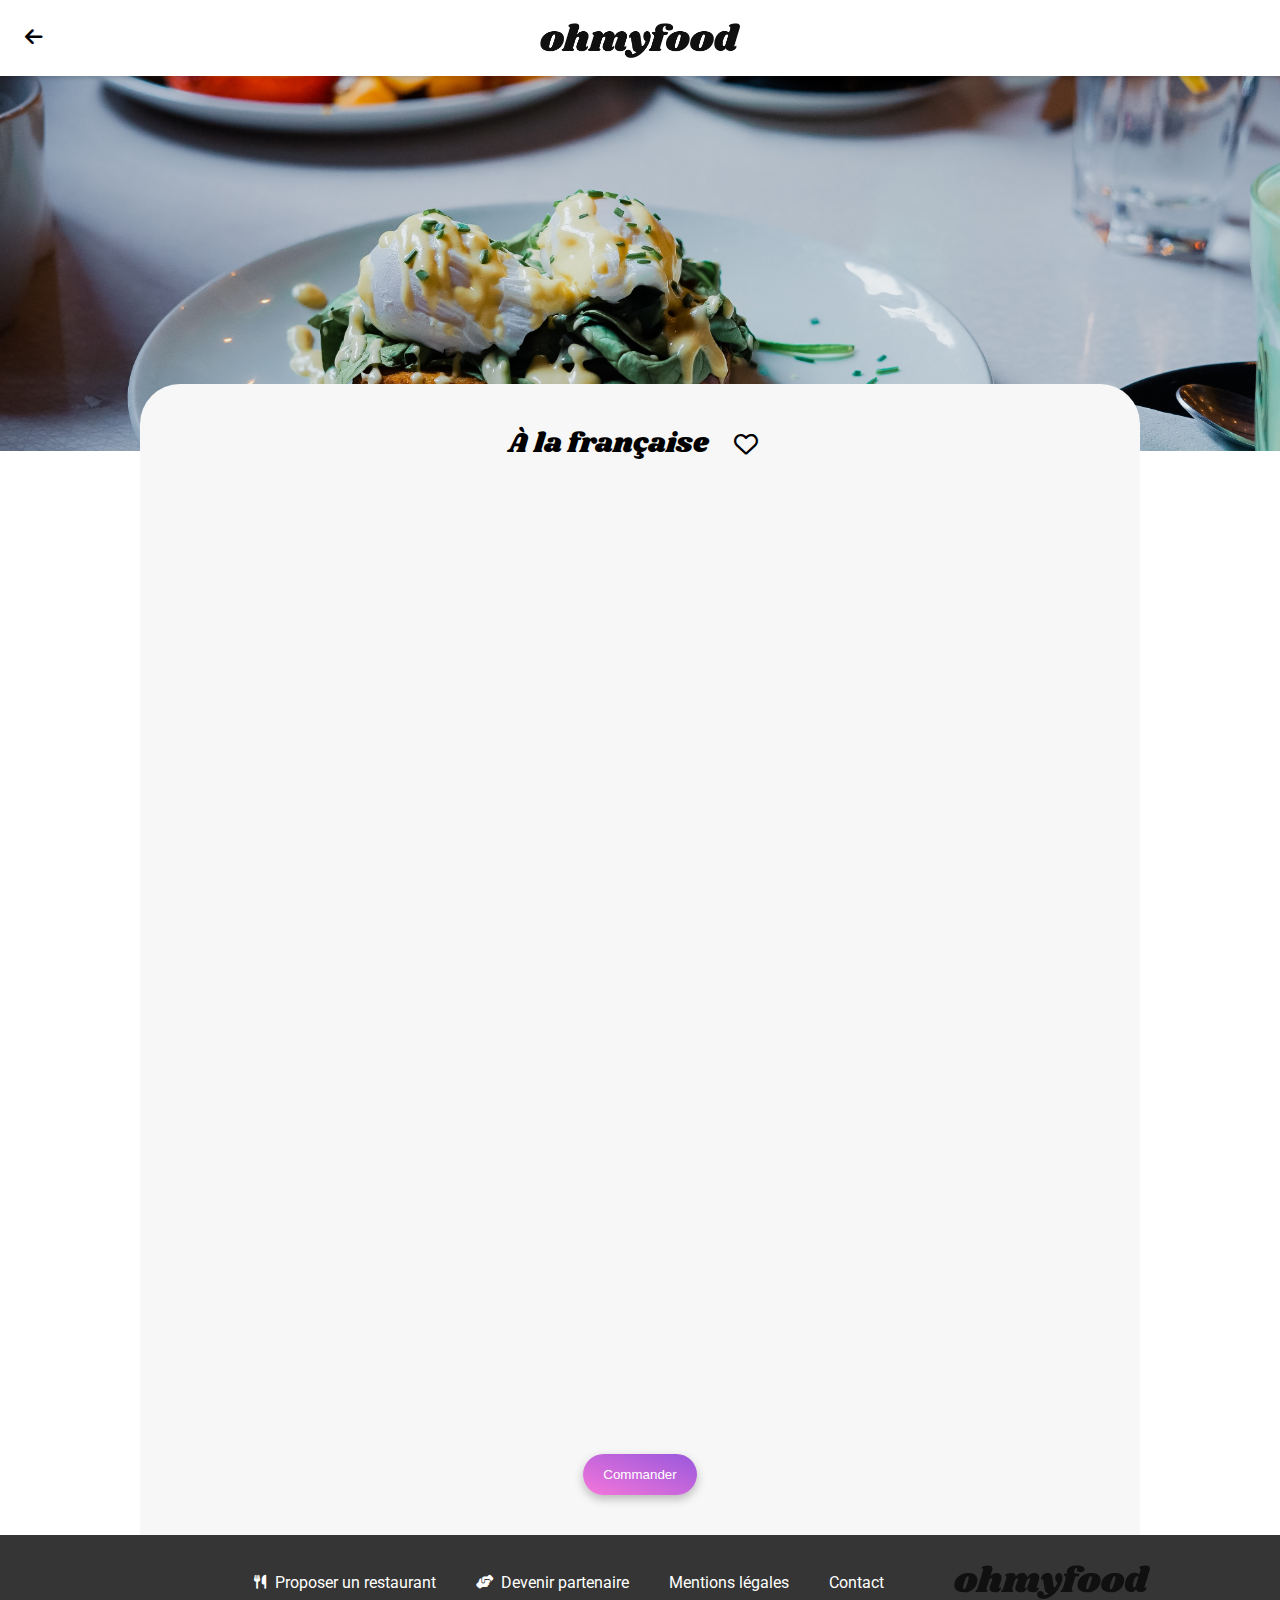
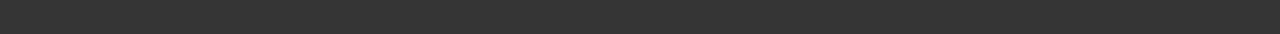
==== commit 346745ce: "alt" ====
--- a/restaurants/menu_a_la_francaise.html
+++ b/restaurants/menu_a_la_francaise.html
@@ -17,12 +17,12 @@
     <!-- Header -->
     <header class="header_logo">
         <a href="../index.html" class="arrow"><i class="fa-solid fa-arrow-left fa-lg"></i></a>
-        <img src="../assets/images/logo/ohmyfood.png" alt="" class="logo">
+        <img src="../assets/images/logo/ohmyfood.png" alt="logo_oh_my_food" class="logo">
     </header>
   
     <main>
         <div class="menu_img">
-            <img src="../assets/images/restaurants/toa-heftiba-DQKerTsQwi0-unsplash.jpg" alt="">
+            <img src="../assets/images/restaurants/toa-heftiba-DQKerTsQwi0-unsplash.jpg" alt="oeufs mollets façon bénédicte">
         </div>
         <div class="main">
             <section class="menu">
--- a/restaurants/menu.css
+++ b/restaurants/menu.css
@@ -107,6 +107,15 @@
 
 /*main*/
 
+main {
+    background-color: #FFFF;
+}
+
+.main {
+    background-color: #F7F7F7;
+    padding-bottom: 40px;
+}
+
 .menu_img img {
     width: 100%;
     height: 275px;
@@ -287,7 +296,6 @@
 .check:hover {
     z-index: 1;
     cursor: pointer;
-
 }
 
 i.fa-circle-check {
@@ -343,10 +351,6 @@
     font-weight: 400;
 }
 
-.footer a:hover {
-    text-decoration: underline;
-}
-
 .footer_column {
     margin-top: 10px;
 }
@@ -365,30 +369,16 @@
     margin-left: 5px ;
 }
 
-/*Media Queries desktop*/
-@media screen and (min-width:1200px) {
+/*Media Queries Tablette*/ 
+@media screen and (min-width:768px) and (max-width: 1023px) {
 
     .header_logo img {
         width: 200px;
         height: auto;
     }
 
-    main {
-        background-color: #FFFF;
-    }
-
     .main {
-        background-color: #F7F7F7;
-        margin: 0 190px;
-        padding-bottom: 40px;
-    }
-    
-    .menu {
-        margin-top: -70px
-    }
-
-    .menu_img img {
-        height: 375px;
+        margin: 0 110px;
     }
 
     .section_title_menu {
@@ -399,33 +389,107 @@
 
     .restaurants_cards {
         margin: 0;
-        padding: 40px 190px 0;   
-    }
-
-    /* keyframes*/
+        padding: 40px 60px 0;   
+    }
+
+     /* keyframes*/
 
 @keyframes transition {
     0% { 
-    opacity: 0;
-    margin-left: -100px;
-    margin-right: -100px;
+        opacity: 0;
+        margin-left: -40px;
+        margin-right: -40px;
     }
 
     50% {
-    opacity: 0.5;
+        opacity: 0.5;
     }
 
     100% { 
-     opacity: 1;
-     margin-left: 30px;
-     margin-right: 30px;
+        opacity: 1;
+        margin-left: 30px;
+        margin-right: 30px;
+    }
+}
+
+    .footer {
+        display: flex;
+        flex-direction: column;
+        justify-content: center;
+        padding-left: 50px;
+    }
+
+    .group_footer {
+        display: flex;
+        align-items: center;
+        gap: 45px;
+    }
+
+    .link_footer {
+        margin-left: 5px;
+    }
+    
+    .link_footer2 {
+        margin-left: 3px ;
+    }
+}
+
+
+/*Media Queries desktop*/
+@media screen and (min-width:1024px) {
+
+    .header_logo img {
+        width: 200px;
+        height: auto;
+    }
+
+    .main {
+        margin: 0 140px;
+    }
+    
+    .menu {
+        margin-top: -70px
+    }
+
+    .menu_img img {
+        height: 375px;
+    }
+
+    .section_title_menu {
+        margin-top: 50px ;
+        justify-content: center;
+        gap: 25px;
+    }
+
+    .restaurants_cards {
+        margin: 0;
+        padding: 40px 120px 0;   
+    }
+
+    /* keyframes*/
+
+@keyframes transition {
+    0% { 
+        opacity: 0;
+        margin-left: -100px;
+        margin-right: -100px;
+    }
+
+    50% {
+        opacity: 0.5;
+    }
+
+    100% { 
+        opacity: 1;
+        margin-left: 40px;
+        margin-right: 40px;
     }
 }
     .footer {
         display: flex;
         flex-direction: row-reverse;
         align-items: center;
-        padding-right: 150px;
+        padding-right: 130px;
     }
     
     .icon_footer {
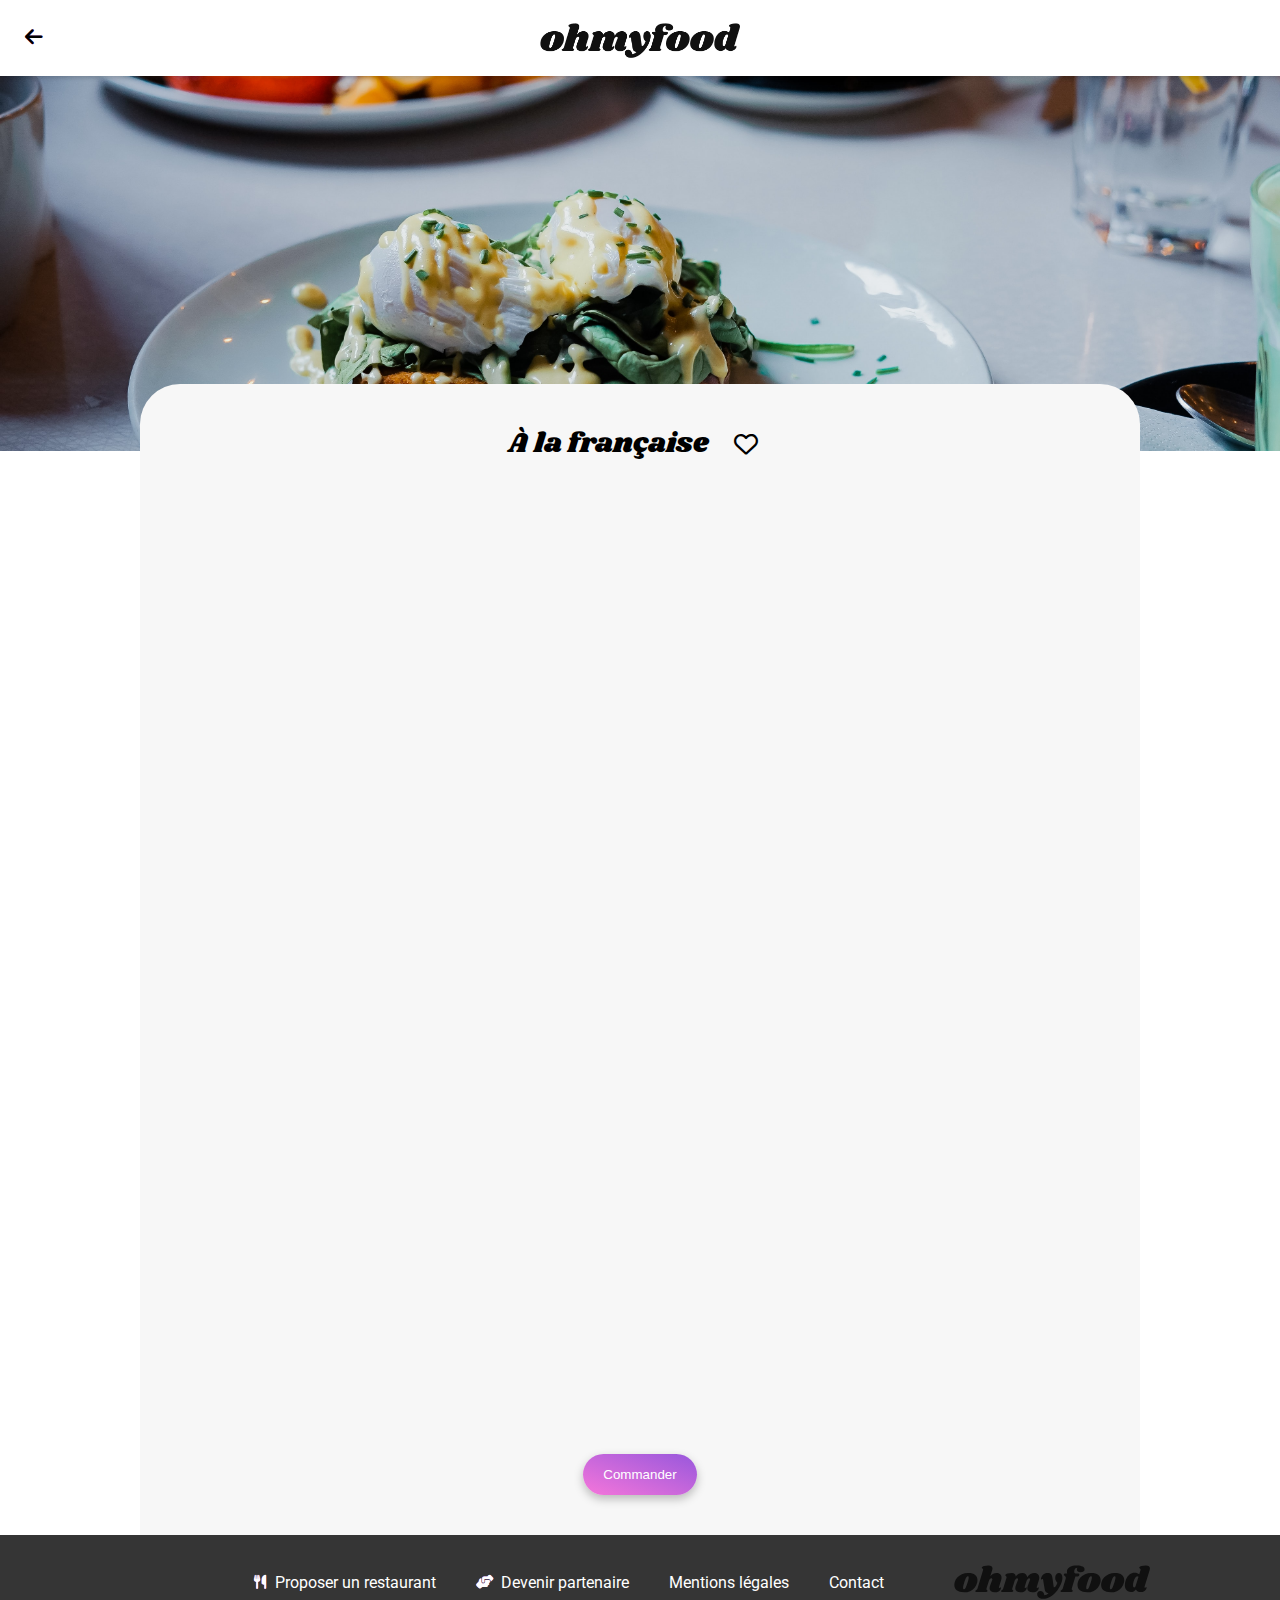
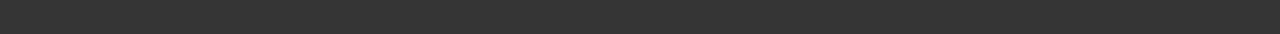
==== commit 786404ea: "modif balises" ====
--- a/restaurants/menu_a_la_francaise.html
+++ b/restaurants/menu_a_la_francaise.html
@@ -6,6 +6,7 @@
     <meta name="viewport" content="width=device-width, initial-scale=1.0">
     <link rel="stylesheet" href="../restaurants/menu.css">
     <title>Menu | À la française</title>
+    <meta name="description" content="Restaurant familial, respectueux des plats traditionnels français">
     <link rel="icon" type="images/png" sizes="16x16" href="../assets/images/icons2-chef-hat-16.png">
     <link rel="preconnect" href="https://fonts.googleapis.com">
     <link rel="preconnect" href="https://fonts.gstatic.com" crossorigin>
@@ -20,12 +21,12 @@
         <img src="../assets/images/logo/ohmyfood.png" alt="logo_oh_my_food" class="logo">
     </header>
   
-    <main>
+    <main class="main">
         <div class="menu_img">
             <img src="../assets/images/restaurants/toa-heftiba-DQKerTsQwi0-unsplash.jpg" alt="oeufs mollets façon bénédicte">
         </div>
-        <div class="main">
-            <section class="menu">
+        <section class="main_menu">
+            <div class="header_menu">
                 <div class="section_title_menu">
                     <h1 class="title_menu">À la française</h1>
                     <div class="icons">
@@ -33,117 +34,162 @@
                         <i class="fa-sharp fa-solid fa-heart fa-xl"></i>  
                     </div>
                 </div>
-            </section>
+            </div>
     
              <!-- CARTES ENTREES -->
     
-            <section class="restaurants_cards"> 
+            <div class="restaurants_cards"> 
                 <h2 class="title_section_restaurants">ENTRÉES</h2>
-    
-                <div class="card">
-                    <div class="container_restaurant">
-                        <h3 class="ellipsis">Tartare de poulpe acidulé</h3>
-                            <div class="text_restaurant">
-                                <p class="text ellipsis">Aux zestes d'orange</p>
-                                <p class="price">25&euro;</p>  
-                            </div>
-                    </div>   
-                </div>
-    
-                <div class="card">
-                    <div class="container_restaurant">
-                        <h3 class="ellipsis">Velouté de légumes d'antan</h3>
-                            <div class="text_restaurant">
-                                <p class="text ellipsis">Carotte, panais, topinambour</p>
-                                <p class="price">35&euro;</p>  
-                            </div>
-                    </div>   
-                </div>
-    
-                <div class="card">
-                    <div class="container_restaurant">
-                        <h3 class="ellipsis">Soupe à l'oignon</h3>
-                            <div class="text_restaurant">
-                                <p class="text ellipsis">Revisitée</p>
-                                <p class="price">20&euro;</p>  
-                            </div>
-                    </div>   
-                </div>
-            </section>
+
+                <div class="card">
+                    <div class="card1">
+                        <div class="container_restaurant">
+                            <h3 class="ellipsis">Tartare de poulpe acidulé</h3>
+                            <p class="text ellipsis">Aux zestes d'orange</p>     
+                        </div>
+                    </div>                       
+                    <div class="card2">
+                        <div class="price">25&euro;</div>
+                        <div class="check">
+                            <i class="fa-sharp fa-regular fa-circle-check"></i>
+                        </div>            
+                    </div>                             
+                </div>
+    
+                <div class="card">
+                    <div class="card1">
+                        <div class="container_restaurant">
+                            <h3 class="ellipsis">Velouté de légumes d'antan</h3>
+                            <p class="text ellipsis">Carotte, panais, topinambour</p>     
+                        </div>
+                    </div>                       
+                    <div class="card2">
+                        <div class="price">35&euro;</div>
+                        <div class="check">
+                            <i class="fa-sharp fa-regular fa-circle-check"></i>
+                        </div>            
+                    </div>                             
+                </div>
+    
+                <div class="card">
+                    <div class="card1">
+                        <div class="container_restaurant">
+                            <h3 class="ellipsis">Soupe à l'oignon</h3>
+                            <p class="text ellipsis">Revisitée</p>     
+                        </div>
+                    </div>                       
+                    <div class="card2">
+                        <div class="price">20&euro;</div>
+                        <div class="check">
+                            <i class="fa-sharp fa-regular fa-circle-check"></i>
+                        </div>            
+                    </div>                             
+                </div>
+            </div>
     
             <!-- CARTES PLATS -->
     
-            <section class="restaurants_cards transition2"> 
+            <div class="restaurants_cards transition2"> 
                 <h2 class="title_section_restaurants">PLATS</h2>
-    
-                <div class="card">
-                    <div class="container_restaurant">
-                        <h3 class="ellipsis">Coquilles Saint-Jacques</h3>
-                            <div class="text_restaurant">
-                                <p class="text ellipsis">Accompagnées d'une purée de panais</p>
-                                <p class="price">40&euro;</p>  
-                            </div>
-                    </div> 
-                </div>
-    
-                <div class="card">
-                    <div class="container_restaurant">
-                        <h3 class="ellipsis">Magret de canard</h3>
-                            <div class="text_restaurant">
-                                <p class="text ellipsis">Et parmentier de pommes de terre</p>
-                                <p class="price">35&euro;</p>  
-                            </div>
-                    </div> 
-                </div>
-    
-                <div class="card">
-                    <div class="container_restaurant">
-                        <h3 class="ellipsis">Pigeonneau d’Ille-et-Vilaine</h3>
-                            <div class="text_restaurant">
-                                <p class="text ellipsis">Sur son lit de gnocchis aux légumes</p>
-                                <p class="price">44&euro;</p>  
-                            </div>
-                    </div> 
-                </div>
-            </section>
+
+                <div class="card">
+                    <div class="card1">
+                        <div class="container_restaurant">
+                            <h3 class="ellipsis">Coquilles Saint-Jacques</h3>
+                            <p class="text ellipsis">Accompagnées d'une purée de panais</p>     
+                        </div>
+                    </div>                       
+                    <div class="card2">
+                        <div class="price">40&euro;</div>
+                        <div class="check">
+                            <i class="fa-sharp fa-regular fa-circle-check"></i>
+                        </div>            
+                    </div>                             
+                </div>
+    
+                <div class="card">
+                    <div class="card1">
+                        <div class="container_restaurant">
+                            <h3 class="ellipsis">Magret de canard</h3>
+                            <p class="text ellipsis">Et parmentier de pommes de terre</p>     
+                        </div>
+                    </div>                       
+                    <div class="card2">
+                        <div class="price">35&euro;</div>
+                        <div class="check">
+                            <i class="fa-sharp fa-regular fa-circle-check"></i>
+                        </div>            
+                    </div>                             
+                </div>
+    
+                <div class="card">
+                    <div class="card1">
+                        <div class="container_restaurant">
+                            <h3 class="ellipsis">Pigeonneau d’Ille-et-Vilaine</h3>
+                            <p class="text ellipsis">Sur son lit de gnocchis aux légumes</p>     
+                        </div>
+                    </div>                       
+                    <div class="card2">
+                        <div class="price">44&euro;</div>
+                        <div class="check">
+                            <i class="fa-sharp fa-regular fa-circle-check"></i>
+                        </div>            
+                    </div>                             
+                </div>
+            </div>
     
             <!-- CARTES DESSERTS -->
     
-            <section class="restaurants_cards transition3"> 
+            <div class="restaurants_cards transition3"> 
                 <h2 class="title_section_restaurants">DESSERTS</h2>
-    
-                <div class="card">
-                    <div class="container_restaurant">
-                        <h3 class="ellipsis">Pétales de violettes glacés</h3>
-                            <div class="text_restaurant">
-                                <p class="text ellipsis">Et purée de noisettes</p>
-                                <p class="price">18&euro;</p>  
-                            </div>
-                    </div> 
-                </div>
-    
-                <div class="card">
-                    <div class="container_restaurant">
-                        <h3 class="ellipsis">Fondant au chocolat</h3>
-                            <div class="text_restaurant">
-                                <p class="text ellipsis">Revisité</p>
-                                <p class="price">22&euro;</p>  
-                            </div>
-                    </div> 
-                </div>
-    
-                <div class="card">
-                    <div class="container_restaurant">
-                        <h3 class="ellipsis">Millefeuille croustillant</h3>
-                            <div class="text_restaurant">
-                                <p class="text ellipsis">Myrtilles et pâte d’amande</p>
-                                <p class="price">23&euro;</p>  
-                            </div>
-                    </div>
-                </div>
-            </section>
+
+                <div class="card">
+                    <div class="card1">
+                        <div class="container_restaurant">
+                            <h3 class="ellipsis">Pétales de violettes glacés</h3>
+                            <p class="text ellipsis">Et purée de noisettes</p>     
+                        </div>
+                    </div>                       
+                    <div class="card2">
+                        <div class="price">18&euro;</div>
+                        <div class="check">
+                            <i class="fa-sharp fa-regular fa-circle-check"></i>
+                        </div>            
+                    </div>                             
+                </div>
+    
+                <div class="card">
+                    <div class="card1">
+                        <div class="container_restaurant">
+                            <h3 class="ellipsis">Fondant au chocolat</h3>
+                            <p class="text ellipsis">Revisité</p>     
+                        </div>
+                    </div>                       
+                    <div class="card2">
+                        <div class="price">22&euro;</div>
+                        <div class="check">
+                            <i class="fa-sharp fa-regular fa-circle-check"></i>
+                        </div>            
+                    </div>                             
+                </div>
+    
+                <div class="card">
+                    <div class="card1">
+                        <div class="container_restaurant">
+                            <h3 class="ellipsis">Millefeuille croustillant</h3>
+                            <p class="text ellipsis">Myrtilles et pâte d’amande</p>     
+                        </div>
+                    </div>                       
+                    <div class="card2">
+                        <div class="price">23&euro;</div>
+                        <div class="check">
+                            <i class="fa-sharp fa-regular fa-circle-check"></i>
+                        </div>            
+                    </div>                             
+                </div>
+            </div>
             <button class="button_command">Commander</button>
-        </div>
+        </section>
     </main>
 
 <!-- footer -->
@@ -170,7 +216,7 @@
             <div class="footer_column">
                 <a href="mailto:ohmyfood@contact.com" target="_blank">Contact</a>
             </div>
-    </div>
+        </div>
     </footer>    
 </body>
 </html>--- a/restaurants/menu.css
+++ b/restaurants/menu.css
@@ -107,11 +107,11 @@
 
 /*main*/
 
-main {
+.main {
     background-color: #FFFF;
 }
 
-.main {
+.main_menu {
     background-color: #F7F7F7;
     padding-bottom: 40px;
 }
@@ -123,7 +123,7 @@
     z-index: 0;
 }
 
-.menu {
+.header_menu {
     border-top-right-radius: 40px;
     border-top-left-radius: 40px;
     margin-top: -50px;
@@ -150,26 +150,30 @@
     font-size: 28px;
     font-weight: 400;
 }
+
 i.fa-regular {
     line-height: 1;
     margin-right: -28px;
-}
+    transition: all 1s ease-in 0.3s;
+}
+
 
 i.fa-solid {
-    color: transparent;
-    line-height: 1;
-    transition: all 1s ease-in;
-    opacity: 0;
-}
-
-i.fa-solid:hover {
     background-image:linear-gradient(200.64deg, #9356DC -5.2%, #FF79DA 110.74%);
     background-clip: text;
     -webkit-background-clip: text;
-    z-index: 1;
+    color: transparent;
+    line-height: 1;
+    opacity: 0;
+    transition: all 1s ease-in 0.3s;
+}
+
+i.fa-solid:hover {    
     opacity: 1;
     cursor: pointer;
     filter: brightness(1.1);
+    transition: all 1s ease-in 0.3s;
+
 }
 
 /*cards menu*/
@@ -178,7 +182,6 @@
     margin: 40px 13px;
     animation: transition 1.5s ease-out 0.5s forwards;
     opacity: 0;
-    position: relative; 
 }
 
 .transition2 {
@@ -232,23 +235,30 @@
     margin-bottom: 12px;
     display: flex;
     justify-content: space-between;
-    position: relative;   
+    gap: 55px;
+    overflow: hidden;
 }
 
 .card:hover {
     box-shadow: 0px 4px 15px rgba(0, 0, 0, 0.25);
     cursor: pointer;
-    filter: brightness(1.1);
-    width: calc(100% - 60px);
-    transition: width 1s ease-in;
-    border-top-right-radius: 0px;
-    border-bottom-right-radius: 0px;
-}
-
+    border-top-right-radius: 15px;
+    border-bottom-right-radius: 15px;
+}
+
+.card1 {
+    display: flex;
+    overflow: hidden;
+
+}
+
+.card1 .ellipsis {
+    text-overflow: ellipsis;
+    white-space: nowrap;
+    overflow: hidden;
+}
 
 .container_restaurant {
-    display: flex;
-    flex-direction: column;
     padding: 12px 18px 12px 10px;
     width: 100%;
 }
@@ -257,24 +267,36 @@
     font-weight: 500;
 }
 
-.text_restaurant {
-    display: flex;
-    justify-content: space-between;
-    
-}
-
-.text{
+.text {
     margin-top: 12px;
     font-size: 15px;
     font-weight: 300;
 }
 
+.card2 {
+    display: flex;
+    justify-content: center;
+    gap: 10px;
+}
+
+.card .card2 {
+    transition: all 0.8s ease-in;
+}
+
+.card:hover .card2 {
+    transform: translateX(-60px);
+    transition: transform 0.8s ease-in; 
+}
+
+
 .price {
-    margin-top: 12px;
+    display: flex;
+    flex-direction: column;
+    justify-content: flex-end;
+    padding-bottom: 12px;
     font-size: 15px;
     font-weight: 700;
     color: #353535;
-
 }
 
 .check {
@@ -283,19 +305,9 @@
     height: 69px;
     border-radius: 0px 15px 15px 0px;
     display:flex;
-    align-items: center; 
+    align-items: center;
     font-size: 31px;
     padding-left: 15px;
-    position: absolute;
-    z-index: -1;
-   left: 100%;
-    margin-left: -60px;
-
-}
-
-.check:hover {
-    z-index: 1;
-    cursor: pointer;
 }
 
 i.fa-circle-check {
@@ -306,15 +318,26 @@
     color: #99E2D0;
 }
 
-i.fa-circle-check:hover{
-    transform: rotate(360deg);
-    transition: 0.3s ease-out;   
-}
-
-.ellipsis {
-    text-overflow: ellipsis;
-    white-space: nowrap;
-    overflow: hidden;
+.card .check{
+    margin-right: -60px;
+}
+
+.card:hover .fa-circle-check {
+    animation: flip 0.4s ease-in-out 0.8s;
+}
+
+@keyframes flip {
+    0% {
+        transform: rotateY(0);
+    }
+
+    50% {
+        transform: rotateY(180deg);
+    }
+
+    100% {
+        transform: rotateY(0);
+    }
 }
 
 .button_command {
@@ -328,7 +351,7 @@
     color: #fff;
     margin: 0 auto;
     margin-top: 40px;
-    transition: all 0.3s ease-out 0.2s;
+    transition: all 0.3s ease-in-out 0.3s;
 }
 
 .button_command:hover {
@@ -377,7 +400,7 @@
         height: auto;
     }
 
-    .main {
+    .main_menu {
         margin: 0 110px;
     }
 
@@ -394,23 +417,23 @@
 
      /* keyframes*/
 
-@keyframes transition {
-    0% { 
-        opacity: 0;
-        margin-left: -40px;
-        margin-right: -40px;
-    }
-
-    50% {
-        opacity: 0.5;
-    }
-
-    100% { 
-        opacity: 1;
-        margin-left: 30px;
-        margin-right: 30px;
-    }
-}
+    @keyframes transition {
+        0% { 
+            opacity: 0;
+            margin-left: -40px;
+            margin-right: -40px;
+        }
+
+        50% {
+            opacity: 0.5;
+        }
+
+        100% { 
+            opacity: 1;
+            margin-left: 30px;
+            margin-right: 30px;
+        }
+    }
 
     .footer {
         display: flex;
@@ -443,11 +466,11 @@
         height: auto;
     }
 
-    .main {
+    .main_menu {
         margin: 0 140px;
     }
     
-    .menu {
+    .header_menu {
         margin-top: -70px
     }
 
@@ -468,23 +491,24 @@
 
     /* keyframes*/
 
-@keyframes transition {
-    0% { 
-        opacity: 0;
-        margin-left: -100px;
-        margin-right: -100px;
-    }
-
-    50% {
-        opacity: 0.5;
-    }
-
-    100% { 
-        opacity: 1;
-        margin-left: 40px;
-        margin-right: 40px;
-    }
-}
+    @keyframes transition {
+        0% { 
+            opacity: 0;
+            margin-left: -100px;
+            margin-right: -100px;
+        }
+
+        50% {
+            opacity: 0.5;
+        }
+
+        100% { 
+            opacity: 1;
+            margin-left: 40px;
+            margin-right: 40px;
+        }
+    }
+
     .footer {
         display: flex;
         flex-direction: row-reverse;
@@ -510,9 +534,8 @@
     
     .link_footer2 {
         margin-left: 3px ;
-    }
-    
-}
-
-
-
+    }    
+}
+
+
+
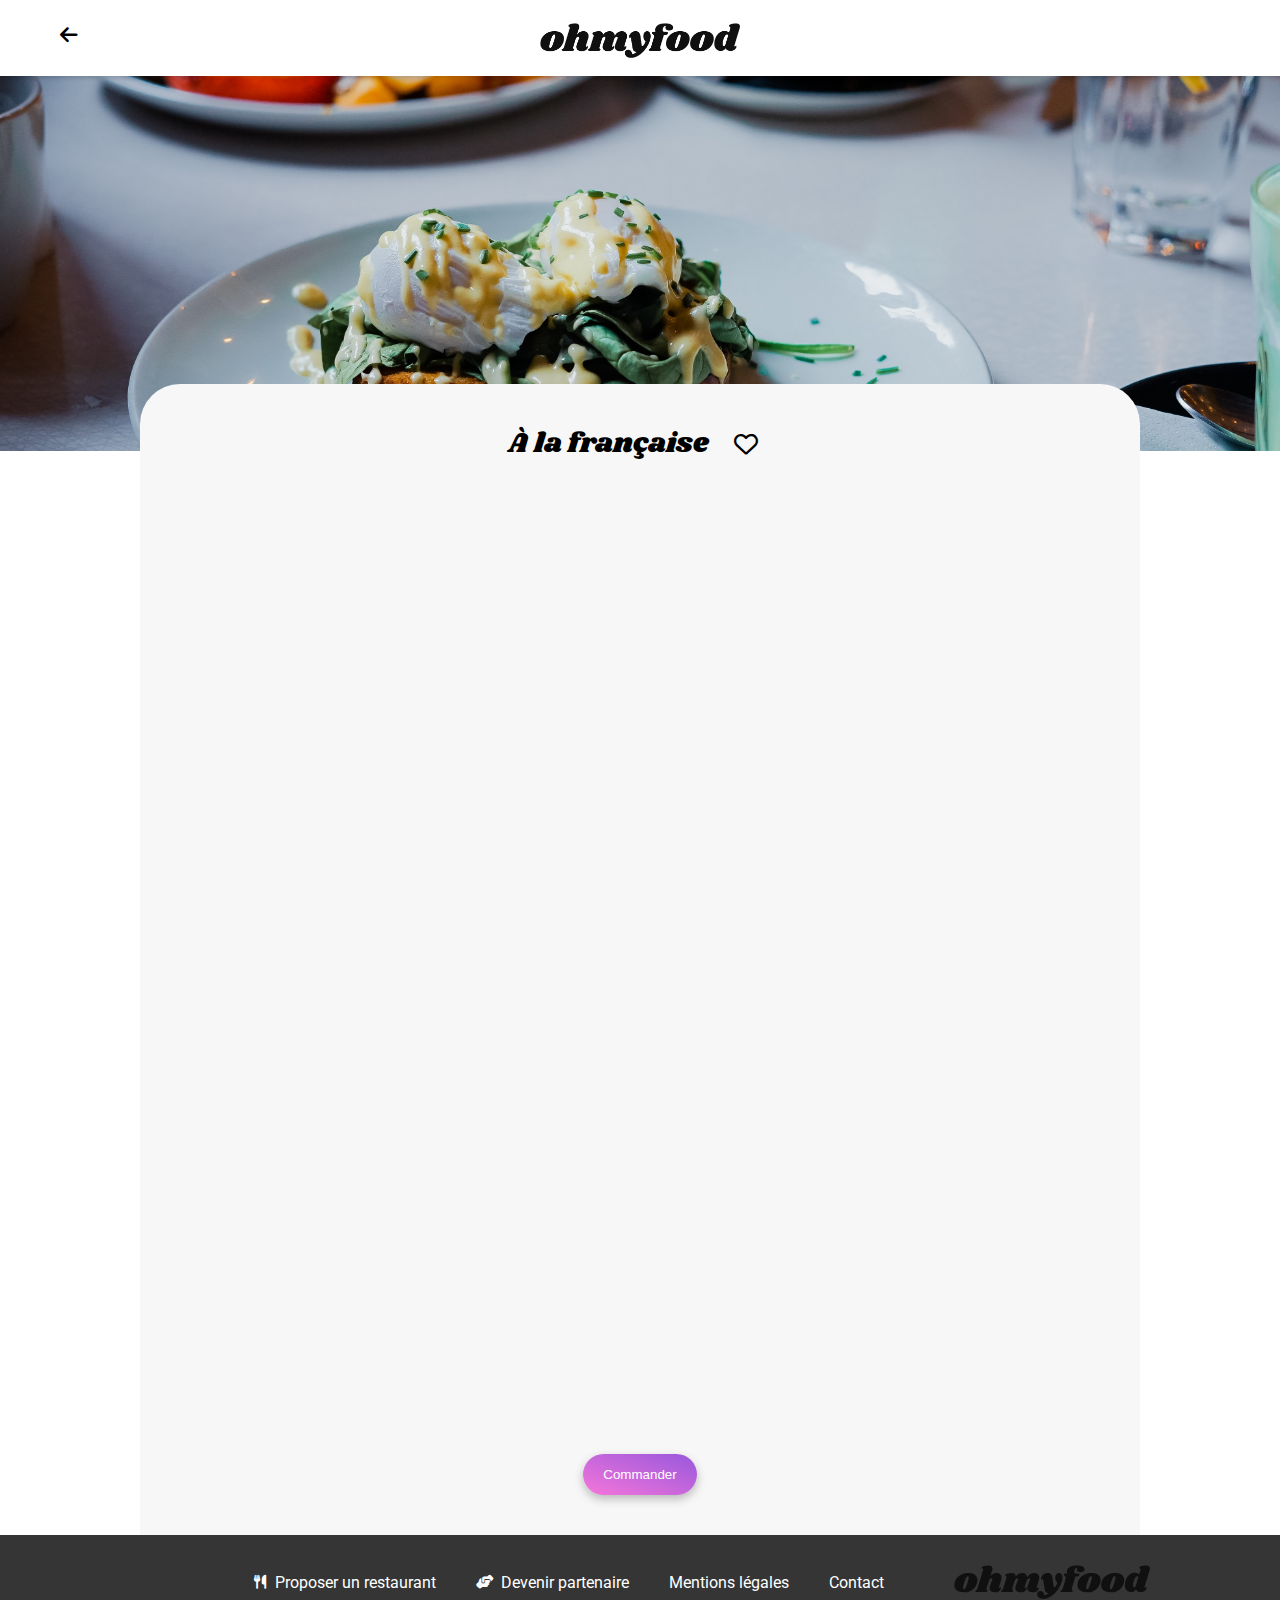
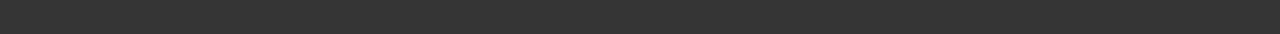
==== commit d3b40928: "nouvelle diposition cards accueil" ====
--- a/restaurants/menu_a_la_francaise.html
+++ b/restaurants/menu_a_la_francaise.html
@@ -30,8 +30,8 @@
                 <div class="section_title_menu">
                     <h1 class="title_menu">À la française</h1>
                     <div class="icons">
-                        <i class="fa-sharp fa-regular fa-heart fa-xl"></i>
-                        <i class="fa-sharp fa-solid fa-heart fa-xl"></i>  
+                        <i class="fa-sharp fa-regular fa-heart fa-xl icon-regular"></i>
+                        <i class="fa-sharp fa-solid fa-heart fa-xl icon-solid"></i>    
                     </div>
                 </div>
             </div>
--- a/restaurants/menu.css
+++ b/restaurants/menu.css
@@ -151,29 +151,29 @@
     font-weight: 400;
 }
 
-i.fa-regular {
-    line-height: 1;
+i.icon-regular {
     margin-right: -28px;
-    transition: all 1s ease-in 0.3s;
-}
-
-
-i.fa-solid {
+}
+
+i.icon-solid:hover { 
+    background-image:linear-gradient(200.64deg, #9356DC -5.2%, #FF79DA 110.74%);
+    background-clip: text;
+    -webkit-background-clip: text;
+    color: transparent;     
+    opacity: 1;
+    line-height: 1;  
+    cursor: pointer;
+    transition: opacity 0.8s ease-in 0.3s;
+}
+
+i.icon-solid:not(:hover) {
     background-image:linear-gradient(200.64deg, #9356DC -5.2%, #FF79DA 110.74%);
     background-clip: text;
     -webkit-background-clip: text;
     color: transparent;
-    line-height: 1;
+    line-height: 1;     
+    transition: opacity 0.8s ease-in 0.3s;
     opacity: 0;
-    transition: all 1s ease-in 0.3s;
-}
-
-i.fa-solid:hover {    
-    opacity: 1;
-    cursor: pointer;
-    filter: brightness(1.1);
-    transition: all 1s ease-in 0.3s;
-
 }
 
 /*cards menu*/
@@ -249,7 +249,6 @@
 .card1 {
     display: flex;
     overflow: hidden;
-
 }
 
 .card1 .ellipsis {
@@ -275,19 +274,8 @@
 
 .card2 {
     display: flex;
-    justify-content: center;
     gap: 10px;
 }
-
-.card .card2 {
-    transition: all 0.8s ease-in;
-}
-
-.card:hover .card2 {
-    transform: translateX(-60px);
-    transition: transform 0.8s ease-in; 
-}
-
 
 .price {
     display: flex;
@@ -318,26 +306,18 @@
     color: #99E2D0;
 }
 
-.card .check{
+.card .card2 {
     margin-right: -60px;
 }
 
-.card:hover .fa-circle-check {
-    animation: flip 0.4s ease-in-out 0.8s;
-}
-
-@keyframes flip {
-    0% {
-        transform: rotateY(0);
-    }
-
-    50% {
-        transform: rotateY(180deg);
-    }
-
-    100% {
-        transform: rotateY(0);
-    }
+.card:hover .card2 {
+    transform: translateX(-60px);
+    transition: transform 0.8s ease-in; 
+}
+
+.card:not(:hover) .card2 {
+    transform: translateX(0);
+    transition: transform 0.8s ease-in; 
 }
 
 .button_command {
@@ -351,13 +331,18 @@
     color: #fff;
     margin: 0 auto;
     margin-top: 40px;
-    transition: all 0.3s ease-in-out 0.3s;
 }
 
 .button_command:hover {
     box-shadow: 0px 4px 10px rgba(0, 0, 0, 0.35);
     cursor: pointer;
     filter: brightness(1.2);
+    transition: all 0.3s ease-in-out 0.3s;
+}
+
+.button_command:not(:hover) {
+    cursor: pointer;
+    transition: all 0.3s ease-in-out 0.3s;
 }
 
 /*footer*/
@@ -398,6 +383,10 @@
     .header_logo img {
         width: 200px;
         height: auto;
+    }
+
+    .arrow {
+        left: 40px;
     }
 
     .main_menu {
@@ -457,13 +446,16 @@
     }
 }
 
-
 /*Media Queries desktop*/
 @media screen and (min-width:1024px) {
 
     .header_logo img {
         width: 200px;
         height: auto;
+    }
+
+    .arrow {
+        left: 60px;
     }
 
     .main_menu {
